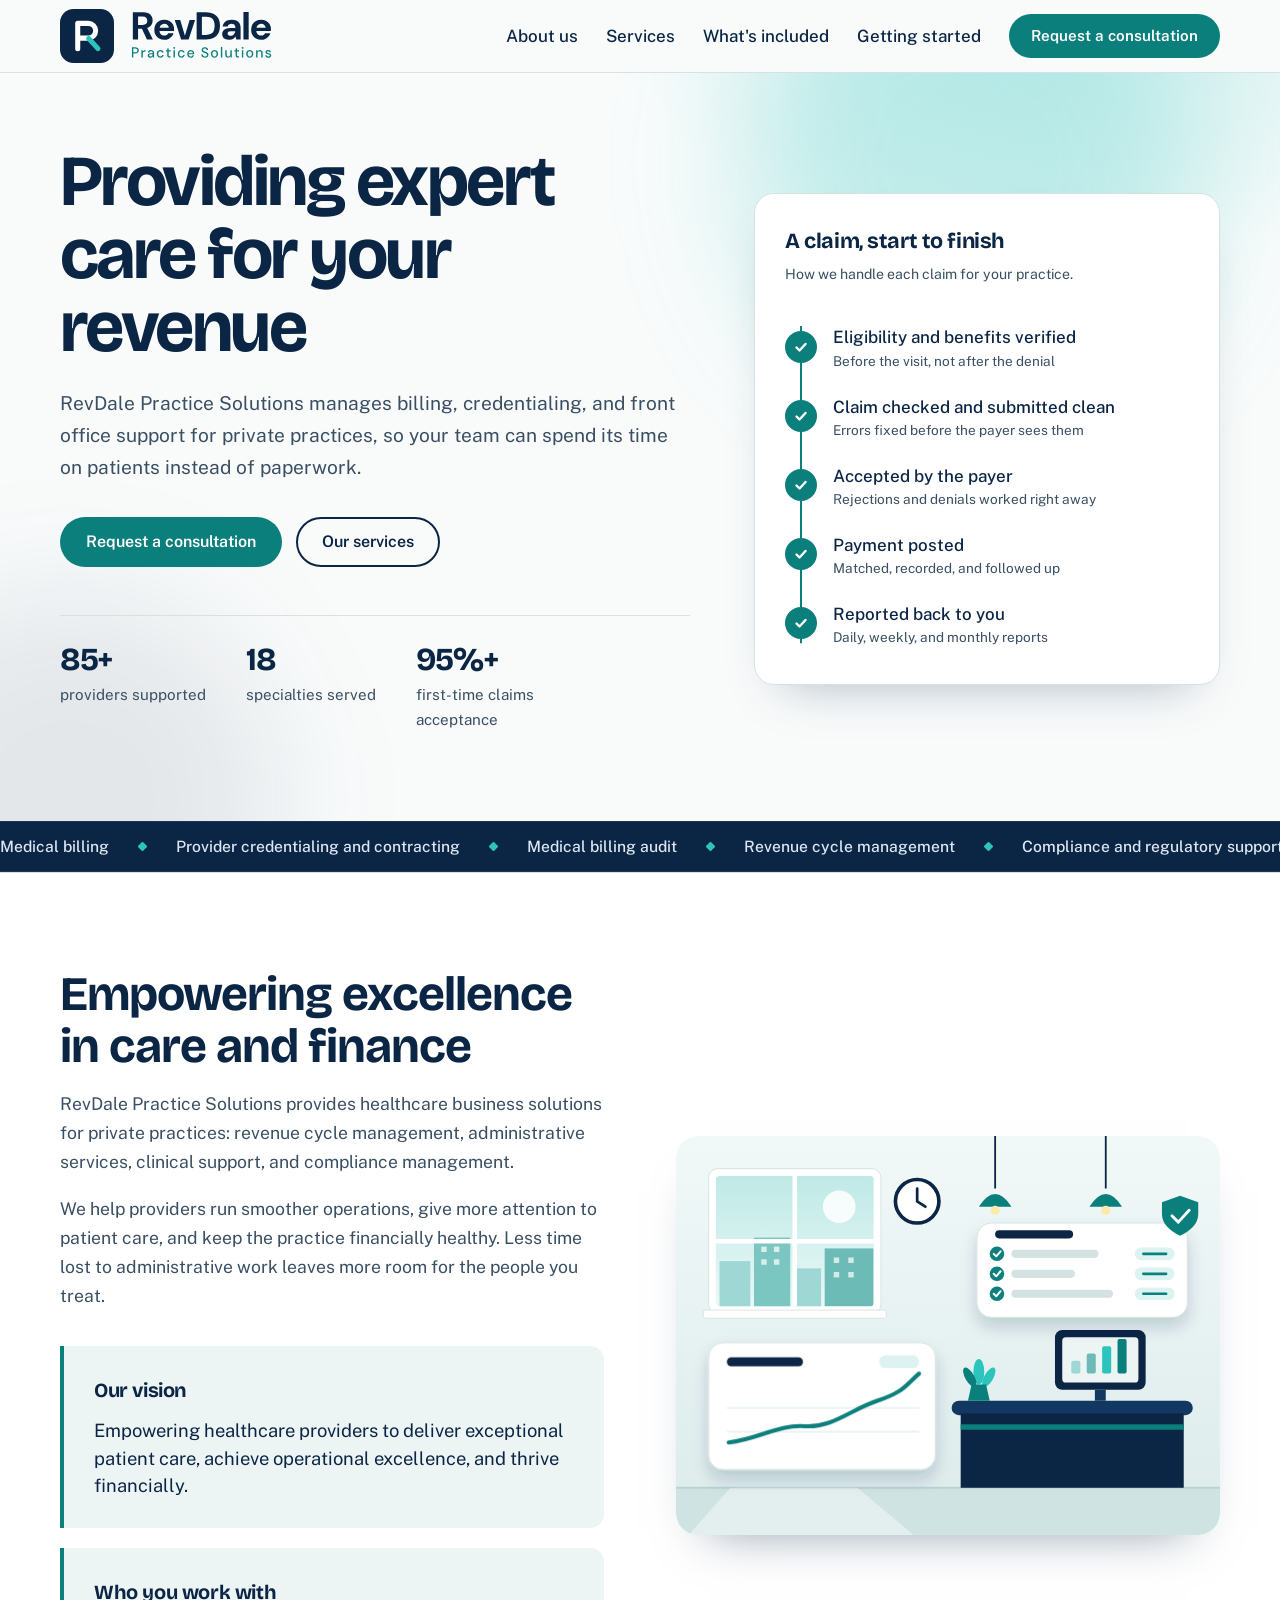
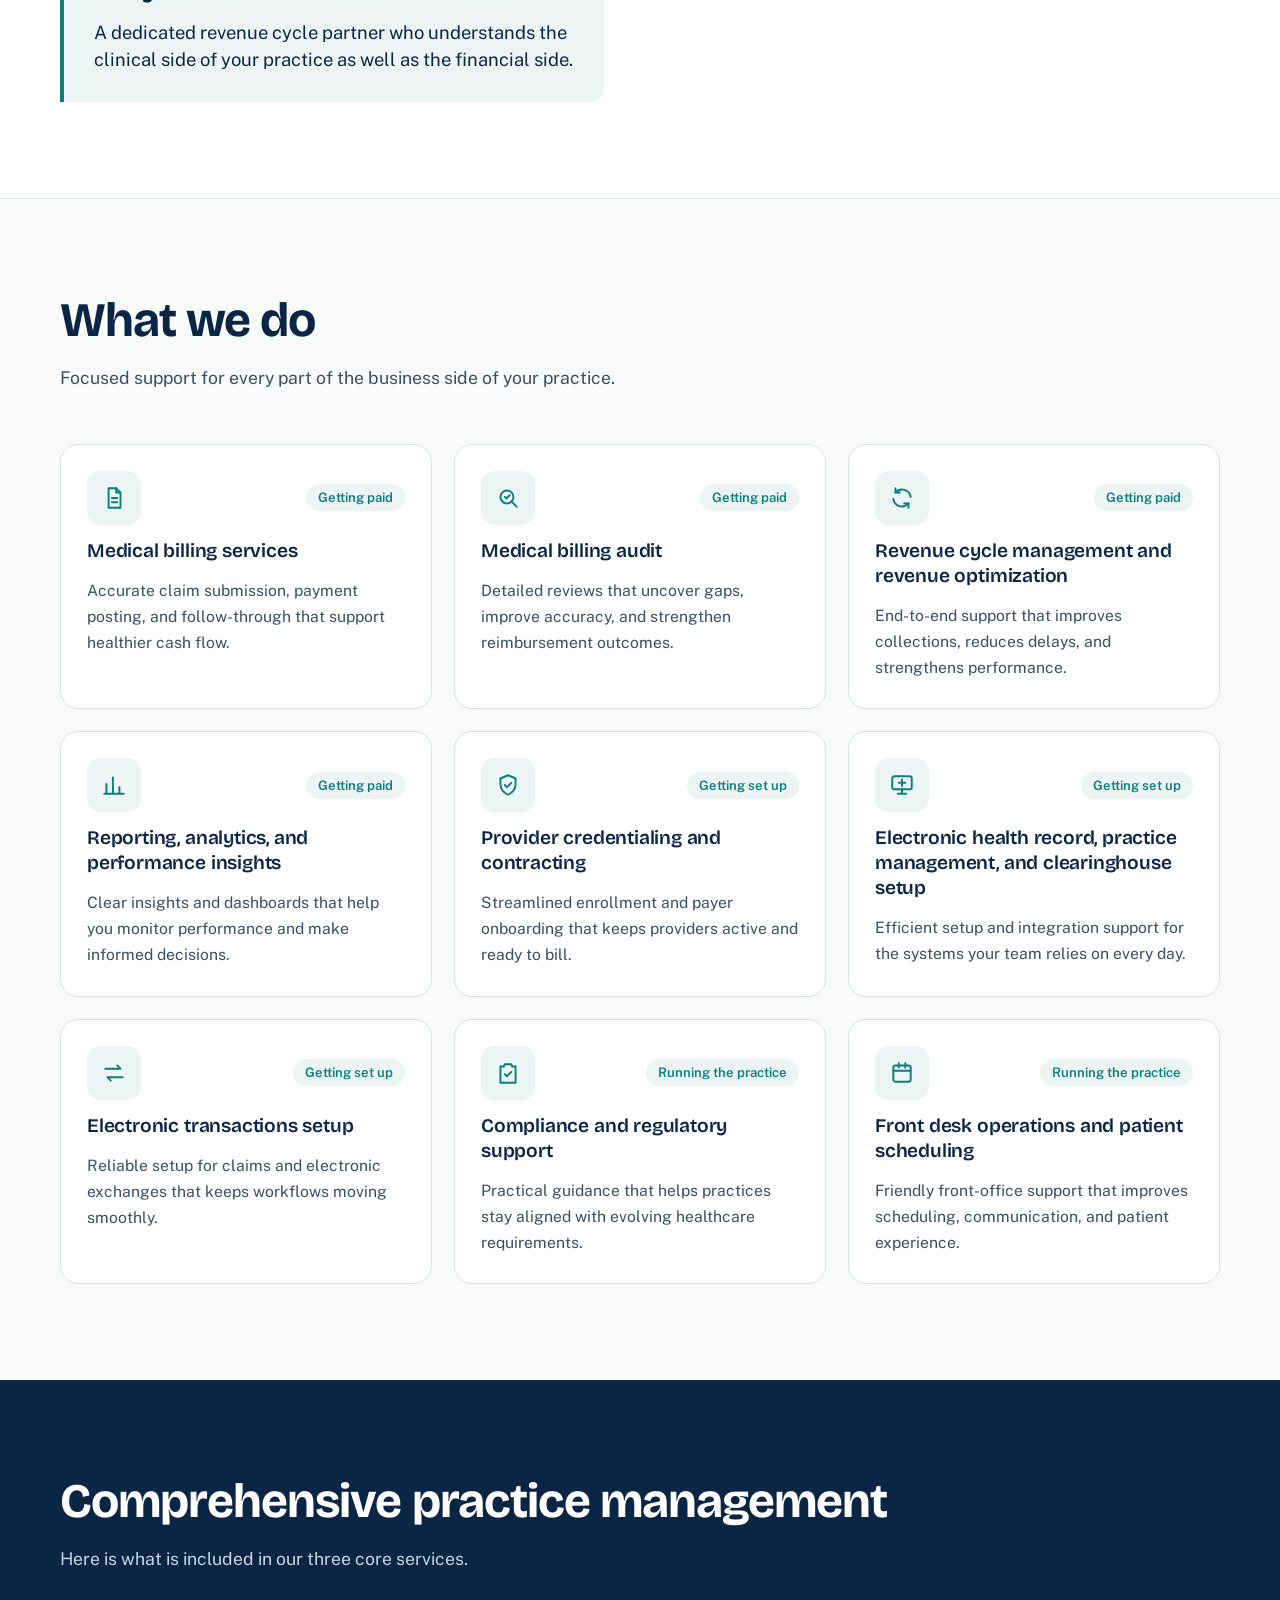
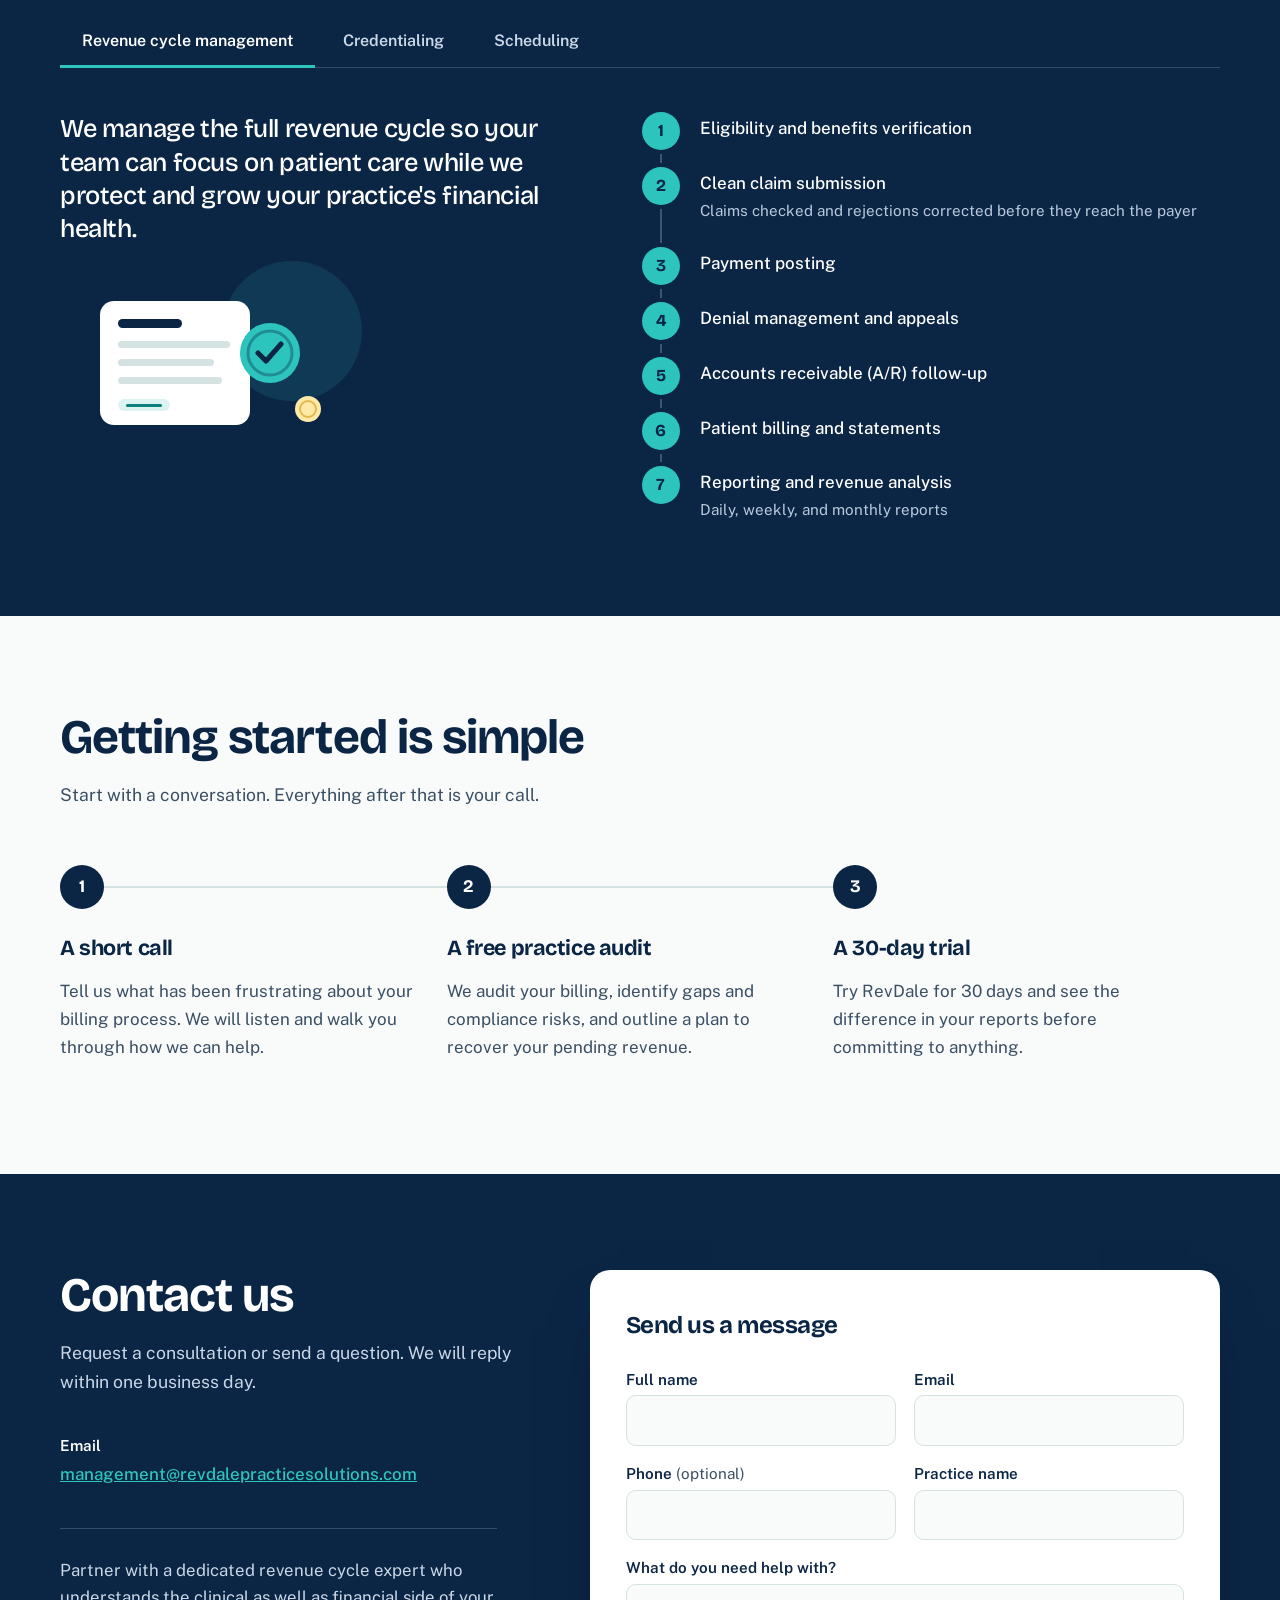
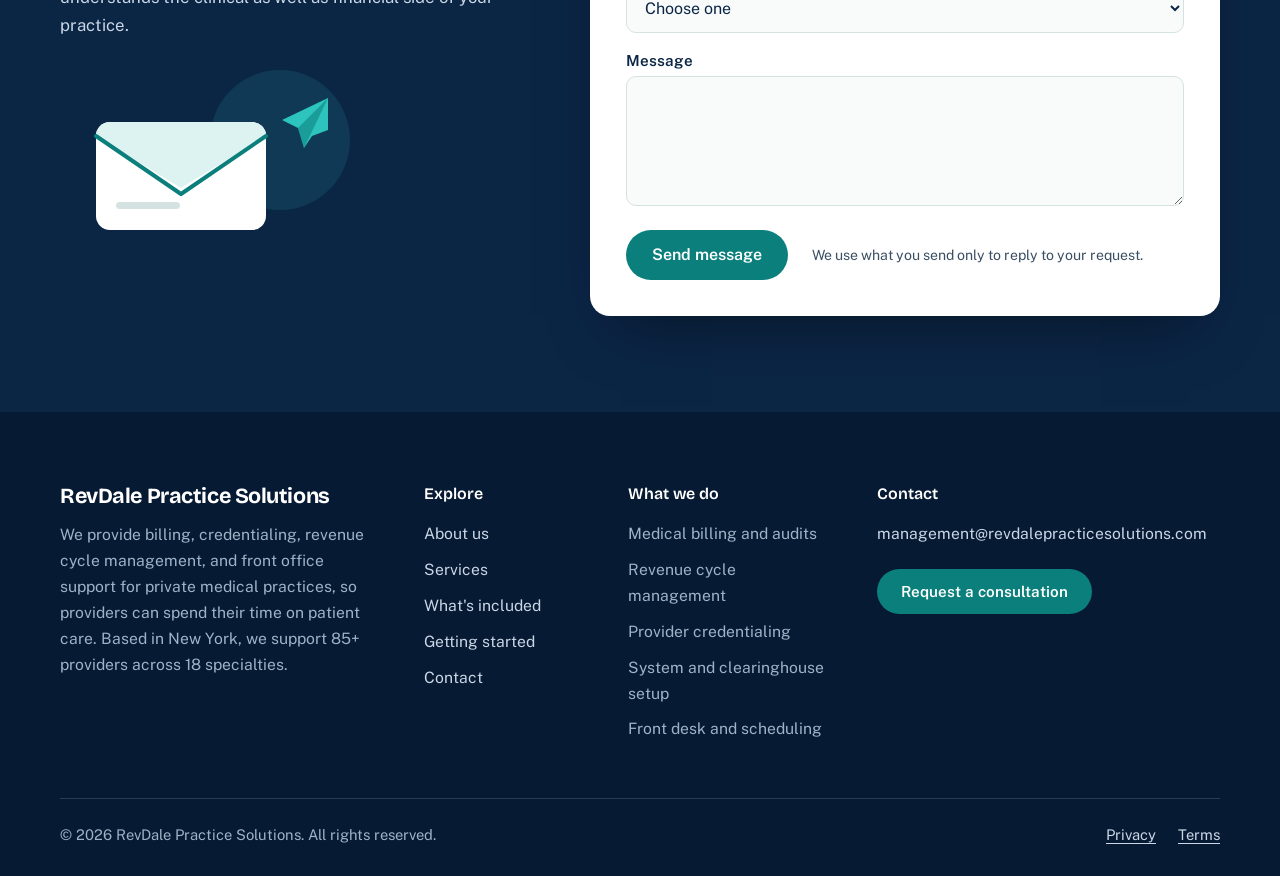
==== index.html @ 31fc0d71 "Add files via upload" ====
<!doctype html>
<html lang="en">
<head>
<meta charset="utf-8">
<meta name="viewport" content="width=device-width, initial-scale=1">
<title>RevDale Practice Solutions | Healthcare Revenue and Practice Management</title>
<meta name="description" content="RevDale Practice Solutions provides medical billing, credentialing, revenue cycle management, and front office support for private practices.">
<meta name="theme-color" content="#0B2545">
<meta property="og:title" content="RevDale Practice Solutions">
<meta property="og:description" content="Providing expert care for your revenue. Billing, credentialing, and practice support for private practices.">
<meta property="og:type" content="website">
<meta property="og:url" content="https://revdalepracticesolutions.com/">
<link rel="icon" href="data:image/svg+xml,%3Csvg xmlns='http://www.w3.org/2000/svg' viewBox='0 0 32 32'%3E%3Crect width='32' height='32' rx='8' fill='%230B2545'/%3E%3Cpath d='M9 23V9h7a4.5 4.5 0 0 1 0 9h-7m7 0 6 5' fill='none' stroke='%232DC4BE' stroke-width='3' stroke-linecap='round' stroke-linejoin='round'/%3E%3C/svg%3E">
<link rel="preconnect" href="https://fonts.googleapis.com">
<link rel="preconnect" href="https://fonts.gstatic.com" crossorigin>
<link href="https://fonts.googleapis.com/css2?family=Bricolage+Grotesque:opsz,wght@12..96,500..800&family=Public+Sans:wght@400;500;600&display=swap" rel="stylesheet">
<script type="application/ld+json">
{"@context":"https://schema.org","@type":"Organization","name":"RevDale Practice Solutions","url":"https://revdalepracticesolutions.com/","email":"management@revdalepracticesolutions.com","description":"Medical billing, credentialing, revenue cycle management, and practice support for private practices."}
</script>
<script>document.documentElement.classList.add("js")</script>
<style>
:root{
  --navy:#0B2545;
  --navy-2:#123862;
  --navy-3:#071a33;
  --teal:#0B7F7C;
  --teal-bright:#2DC4BE;
  --mist:#EDF4F4;
  --paper:#F9FBFB;
  --white:#fff;
  --line:#D5E2E2;
  --text:#3A4F63;
  --danger:#B3261E;
  --radius:14px;
  --display:"Bricolage Grotesque","Segoe UI",system-ui,sans-serif;
  --body:"Public Sans","Segoe UI",system-ui,sans-serif;
}
*{box-sizing:border-box}
html{scroll-behavior:smooth;scroll-padding-top:84px}
body{margin:0;background:var(--paper);color:var(--text);font:400 1.0625rem/1.65 var(--body);-webkit-font-smoothing:antialiased}
img,svg{max-width:100%;display:block}
a{color:var(--teal)}
h1,h2,h3{font-family:var(--display);color:var(--navy);margin:0;letter-spacing:-.02em}
p{margin:0}
ul{margin:0;padding:0;list-style:none}
.wrap{width:min(1160px,100% - 40px);margin-inline:auto}
:focus-visible{outline:3px solid var(--teal-bright);outline-offset:3px;border-radius:4px}
.skip{position:absolute;left:-999px;top:8px;background:var(--navy);color:#fff;padding:10px 16px;border-radius:8px;z-index:100}
.skip:focus{left:8px}

/* Buttons */
.btn{display:inline-flex;align-items:center;justify-content:center;gap:8px;font:600 1rem/1 var(--body);padding:15px 24px;border-radius:999px;border:2px solid transparent;text-decoration:none;cursor:pointer;transition:background .2s,color .2s,border-color .2s,transform .2s}
.btn-primary{background:var(--teal);color:#fff}
.btn-primary:hover{background:#096967}
.btn-ghost{border-color:var(--navy);color:var(--navy);background:transparent}
.btn-ghost:hover{background:var(--navy);color:#fff}
.btn:active{transform:translateY(1px)}
.btn[disabled]{opacity:.65;cursor:progress}

/* Header */
.site-header{position:sticky;top:0;z-index:50;background:rgba(249,251,251,.9);backdrop-filter:blur(10px);border-bottom:1px solid var(--line)}
.bar{display:flex;align-items:center;justify-content:space-between;height:72px;gap:24px}
.brand{display:flex;align-items:center;gap:12px;text-decoration:none;color:var(--navy)}
.brand-text{display:flex;flex-direction:column;line-height:1.1}
.brand-name{font:700 1.3rem/1 var(--display);letter-spacing:-.02em}
.brand-sub{font:500 .8rem/1.3 var(--body);color:var(--text);margin-top:3px}
.logo-svg{height:54px;width:auto;max-width:none;display:block;flex:none}
.nav{display:flex;align-items:center;gap:28px}
.nav a:not(.btn){color:var(--navy);text-decoration:none;font-weight:500}
.nav a:not(.btn):hover{color:var(--teal)}
.nav .btn{padding:12px 20px;font-size:.95rem}
.menu-btn{display:none;background:none;border:1px solid var(--line);border-radius:10px;width:44px;height:44px;cursor:pointer;color:var(--navy)}
.menu-btn svg{margin:auto;width:22px;height:22px}

/* Hero */
.hero{padding:72px 0 88px;background:
  radial-gradient(900px 420px at 88% -10%,rgba(45,196,190,.16),transparent 60%),
  var(--paper)}
.hero-grid{display:grid;grid-template-columns:1.15fr .85fr;gap:64px;align-items:center}
.hero h1{font-size:clamp(2.6rem,5.6vw,4.5rem);font-weight:700;line-height:1.02;letter-spacing:-.035em;max-width:13ch}
.lede{font-size:1.2rem;margin-top:24px;max-width:34em}
.cta-row{display:flex;flex-wrap:wrap;gap:14px;margin-top:34px}
.facts{display:flex;flex-wrap:wrap;gap:12px 40px;margin-top:48px;padding-top:28px;border-top:1px solid var(--line)}
.facts div{min-width:0}
.facts dt{font:700 2rem/1 var(--display);color:var(--navy);letter-spacing:-.03em}
.facts dd{margin:6px 0 0;font-size:.95rem;max-width:11em}
.facts{margin-bottom:0}
dl.facts{display:flex}

/* Claim path panel */
.path{background:var(--white);border:1px solid var(--line);border-radius:20px;padding:30px 30px 26px;box-shadow:0 24px 48px -28px rgba(11,37,69,.35)}
.path h2{font-size:1.35rem;font-weight:700}
.steps{margin-bottom:0}
.path .note{font-size:.88rem;margin-top:4px}
.steps{position:relative;margin-top:26px;padding-left:0}
.steps::before{content:"";position:absolute;left:15px;top:14px;bottom:14px;width:2px;background:var(--line)}
.steps::after{content:"";position:absolute;left:15px;top:14px;bottom:14px;width:2px;background:var(--teal);transform-origin:top;transform:scaleY(0);animation:fill 3.6s .5s cubic-bezier(.4,0,.2,1) forwards}
.step{position:relative;display:flex;align-items:center;gap:16px;padding:11px 0;color:var(--navy);font-weight:500}
.tick{position:relative;z-index:1;flex:none;width:32px;height:32px;border-radius:50%;background:var(--white);border:2px solid var(--line);display:grid;place-items:center;animation:ticked .35s calc(var(--i)*.8s + .5s) forwards}
.tick svg{width:16px;height:16px;opacity:0;stroke:#fff;animation:show .2s calc(var(--i)*.8s + .6s) forwards}
.step small{display:block;font:400 .85rem/1.4 var(--body);color:var(--text)}
@keyframes fill{to{transform:scaleY(1)}}
@keyframes ticked{to{background:var(--teal);border-color:var(--teal)}}
@keyframes show{to{opacity:1}}
.path-foot{margin-top:18px;padding-top:16px;border-top:1px solid var(--line);font-size:.9rem}

/* Sections */
section{scroll-margin-top:72px}
.section{padding:96px 0}
.section h2.title{font-size:clamp(2rem,3.8vw,3rem);font-weight:700;line-height:1.08}
.kicker{margin-top:16px;max-width:36em;font-size:1.1rem}

/* About */
.about{background:var(--white);border-block:1px solid var(--line)}
.about-grid{display:grid;grid-template-columns:1fr 1fr;gap:72px;align-items:start}
.about p+p{margin-top:18px}
.vision{background:var(--mist);border-left:4px solid var(--teal);border-radius:0 var(--radius) var(--radius) 0;padding:28px 30px}
.vision h3{font-size:1.25rem}
.vision p{margin-top:10px;color:var(--navy);font-size:1.15rem;line-height:1.5}
.vision+.vision{margin-top:20px}

/* Services ledger */
.group{display:grid;grid-template-columns:320px 1fr;gap:48px;padding:44px 0;border-top:1px solid var(--line)}
.group:last-child{border-bottom:1px solid var(--line)}
.group-head h3{font-size:1.6rem;font-weight:700}
.group-head p{margin-top:8px;max-width:20em}
.rows{display:grid;gap:0}
.row{display:grid;grid-template-columns:minmax(0,.9fr) minmax(0,1.1fr);gap:28px;padding:18px 0;border-top:1px solid var(--line)}
.row:first-child{border-top:0;padding-top:4px}
.row h4{margin:0;font:600 1.12rem/1.35 var(--display);color:var(--navy);letter-spacing:-.01em}
.services-list{margin-top:56px}


.svc-grid{display:grid;grid-template-columns:repeat(3,1fr);gap:22px;margin-top:52px}
.svc{position:relative;display:flex;flex-direction:column;gap:14px;background:var(--white);border:1px solid var(--line);border-radius:18px;padding:26px 26px 28px;overflow:hidden;transition:transform .3s,box-shadow .3s,border-color .3s}
.svc::before{content:"";position:absolute;left:0;right:0;top:0;height:4px;background:var(--teal);transform:scaleX(0);transform-origin:left;transition:transform .45s}
.svc:hover{transform:translateY(-6px);box-shadow:0 28px 40px -30px rgba(11,37,69,.6);border-color:#B9D3D3}
.svc:hover::before{transform:scaleX(1)}
.svc-top{display:flex;align-items:center;justify-content:space-between;gap:12px}
.svc .ico{width:54px;height:54px;border-radius:14px}
.svc .ico svg{width:26px;height:26px}
.svc:hover .ico{background:var(--teal);color:#fff;transform:rotate(-7deg) scale(1.08)}
.svc .tag{font:600 .82rem/1 var(--body);color:var(--teal);background:var(--mist);padding:7px 12px;border-radius:999px;white-space:nowrap}
.svc h3{font-size:1.2rem;line-height:1.3;font-weight:600;letter-spacing:-.01em}
.svc p{font-size:.98rem}

/* What's included */
.included{background:var(--navy);color:#C9D7E6}
.included h2.title{color:#fff}
.included .kicker{color:#C9D7E6}
.tabs{margin-top:44px}
.tablist{display:flex;gap:6px;flex-wrap:wrap;border-bottom:1px solid rgba(255,255,255,.18)}
.tab{background:none;border:0;color:#C9D7E6;font:600 1rem/1 var(--body);padding:16px 22px;cursor:pointer;border-bottom:3px solid transparent;margin-bottom:-1px}
.tab:hover{color:#fff}
.tab[aria-selected="true"]{color:#fff;border-bottom-color:var(--teal-bright)}
.panel{display:grid;grid-template-columns:1fr 1.1fr;gap:56px;padding-top:44px}
.panel[hidden]{display:none}
.panel .lead{font-family:var(--display);font-size:1.6rem;line-height:1.3;color:#fff;letter-spacing:-.015em;font-weight:500}
.checks{display:grid;gap:14px}
.checks li{position:relative;padding-left:34px;color:#E4ECF4}
.checks li::before{content:"";position:absolute;left:0;top:.2em;width:20px;height:20px;border-radius:50%;background:var(--teal-bright) url("data:image/svg+xml,%3Csvg xmlns='http://www.w3.org/2000/svg' viewBox='0 0 16 16'%3E%3Cpath d='M4 8.5l3 3 5-6' fill='none' stroke='%230B2545' stroke-width='2' stroke-linecap='round' stroke-linejoin='round'/%3E%3C/svg%3E") center/14px no-repeat}


.flow{counter-reset:f;list-style:none;margin:0;padding:0}
.flow li{position:relative;counter-increment:f;padding:5px 0 26px 58px;color:#fff;font-weight:500;line-height:1.4}
.flow li::before{content:counter(f);position:absolute;left:0;top:0;width:38px;height:38px;border-radius:50%;background:var(--teal-bright);color:var(--navy);font:700 1.05rem/38px var(--display);text-align:center}
.flow li::after{content:"";position:absolute;left:18px;top:42px;bottom:4px;width:2px;background:rgba(255,255,255,.22)}
.flow li:last-child{padding-bottom:0}
.flow li:last-child::after{display:none}
.flow li span{display:block;margin-top:4px;font-weight:400;font-size:.95rem;color:#B9CADC}
.panel:not([hidden]) .flow li{animation:panelIn .55s ease both}
.flow li:nth-child(1){animation-delay:.10s}.flow li:nth-child(2){animation-delay:.20s}.flow li:nth-child(3){animation-delay:.30s}.flow li:nth-child(4){animation-delay:.40s}.flow li:nth-child(5){animation-delay:.50s}.flow li:nth-child(6){animation-delay:.60s}.flow li:nth-child(7){animation-delay:.70s}


.panel-l{min-width:0}
.panel .checks,.panel .flow{align-self:start}
.mini{overflow:visible;display:block;width:100%;max-width:300px;height:auto;margin-top:34px}
.mini-contact{margin-top:36px}

/* Getting started */
.start-steps{list-style:none;padding:0;display:grid;grid-template-columns:repeat(3,1fr);gap:0;margin-top:56px;counter-reset:s}
.start-step{position:relative;padding:0 32px 0 0}
.start-step::before{counter-increment:s;content:counter(s);display:grid;place-items:center;width:44px;height:44px;border-radius:50%;background:var(--navy);color:#fff;font:700 1.1rem/1 var(--display);position:relative;z-index:1}
.start-step::after{content:"";position:absolute;top:21px;left:44px;right:0;height:2px;background:var(--line)}
.start-step:last-child::after{display:none}
.start-step h3{font-size:1.35rem;margin-top:22px}
.start-step p{margin-top:10px;max-width:22em}
.assure{margin-top:48px;font-size:1.05rem;color:var(--navy);font-weight:500}

/* Contact */
.contact{background:var(--navy);color:#C9D7E6}
.contact-grid{display:grid;grid-template-columns:.85fr 1.15fr;gap:64px;align-items:start}
.contact h2.title{color:#fff}
.contact .kicker{color:#C9D7E6}
.contact-info{margin-top:40px;display:grid;gap:22px}
.contact-info dt{font:600 .95rem/1.3 var(--body);color:#fff}
.contact-info dd{margin:4px 0 0}
.contact-info a{color:var(--teal-bright);font-weight:500}
.partner{margin-top:40px;padding-top:28px;border-top:1px solid rgba(255,255,255,.18);font-size:1.05rem;max-width:26em}
form.card{background:var(--white);border-radius:20px;padding:36px;color:var(--text);box-shadow:0 30px 60px -30px rgba(0,0,0,.5)}
form.card h3{font-size:1.5rem}
.fields{display:grid;grid-template-columns:1fr 1fr;gap:18px;margin-top:24px}
.field{display:flex;flex-direction:column;gap:6px}
.field.full{grid-column:1/-1}
label{font:600 .95rem/1.3 var(--body);color:var(--navy)}
.opt{font-weight:400;color:var(--text)}
input,select,textarea{font:400 1rem/1.4 var(--body);color:var(--navy);background:var(--paper);border:1.5px solid var(--line);border-radius:10px;padding:13px 14px;width:100%;transition:border-color .2s,background .2s}
textarea{min-height:130px;resize:vertical}
input:hover,select:hover,textarea:hover{border-color:#A9C0C0}
input:focus,select:focus,textarea:focus{outline:none;border-color:var(--teal);background:#fff;box-shadow:0 0 0 3px rgba(45,196,190,.3)}
input:user-invalid,textarea:user-invalid{border-color:var(--danger)}
.hp{position:absolute;left:-9999px;width:1px;height:1px;overflow:hidden}
.form-foot{display:flex;flex-wrap:wrap;align-items:center;gap:16px 24px;margin-top:24px}
.fine{font-size:.88rem;flex:1 1 220px}
#form-status{margin-top:16px;font-weight:500}
#form-status.error{color:var(--danger)}
#form-status:empty{display:none}

/* Footer */
.site-footer{background:var(--navy-3);color:#9FB3C8;padding:72px 0 28px;font-size:.98rem}
.foot-grid{display:grid;grid-template-columns:1.4fr .7fr .9fr 1.5fr;gap:44px}
.foot-name{font:700 1.35rem/1.2 var(--display);color:#fff;letter-spacing:-.02em;margin-bottom:12px}
.foot-about p+p{max-width:30em}
.foot-h{font:600 1rem/1.3 var(--display);color:#fff;margin:0 0 16px;letter-spacing:0}
.site-footer ul{display:grid;gap:10px}
.site-footer a:not(.btn){color:#C9D7E6;text-decoration:none;overflow-wrap:break-word}
.site-footer a:not(.btn):hover{color:#fff;text-decoration:underline;text-underline-offset:3px}
.foot-btn{margin-top:22px;padding:13px 22px;font-size:.95rem}
.foot-bar{display:flex;flex-wrap:wrap;align-items:center;justify-content:space-between;gap:16px;margin-top:56px;padding-top:24px;border-top:1px solid rgba(255,255,255,.14);font-size:.92rem}
.foot-bar nav{display:flex;gap:22px}
.link-btn{background:none;border:0;color:#C9D7E6;font:inherit;cursor:pointer;padding:0;text-decoration:underline;text-underline-offset:3px}
.link-btn:hover{color:#fff}

/* Dialogs */
dialog{border:0;border-radius:20px;padding:0;max-width:min(520px,calc(100% - 32px));width:100%;color:var(--text);box-shadow:0 40px 80px -20px rgba(0,0,0,.5)}
dialog::backdrop{background:rgba(7,26,51,.7);backdrop-filter:blur(3px)}
.dlg{padding:36px}
.dlg h2{font-size:1.9rem}
.dlg p{margin-top:12px}
.dlg .btn{margin-top:26px}
.done-mark{width:56px;height:56px;border-radius:50%;background:var(--teal);display:grid;place-items:center;margin-bottom:18px}
.done-mark svg{width:28px;height:28px}
.eyebrow-small{font-weight:600;color:var(--teal);margin-bottom:4px}
.badges{display:flex;flex-wrap:wrap;gap:10px;margin-top:22px}
.badges li{background:var(--mist);color:var(--navy);font-weight:500;font-size:.9rem;padding:8px 14px;border-radius:999px}
dialog[open]{animation:pop .25s ease}
@keyframes pop{from{opacity:0;transform:translateY(10px) scale(.98)}to{opacity:1;transform:none}}


/* ===== Motion and pictures ===== */
@keyframes rise{from{opacity:0;transform:translateY(26px)}}
@keyframes drift{from{transform:translate(0,0) scale(1)}to{transform:translate(-40px,36px) scale(1.12)}}
@keyframes drift2{from{transform:translate(0,0) scale(1)}to{transform:translate(50px,-30px) scale(1.1)}}
@keyframes bob{50%{transform:translateY(-9px)}}
@keyframes marquee{to{transform:translateX(-50%)}}
@keyframes panelIn{from{opacity:0;transform:translateY(14px)}}
@keyframes draw{to{stroke-dashoffset:0}}
@keyframes fadein{from{opacity:0}}
@keyframes ring{0%{transform:scale(1);opacity:.6}100%{transform:scale(2.6);opacity:0}}
@keyframes check30{to{stroke-dashoffset:0}}
@keyframes popin{from{transform:scale(.4);opacity:0}}

.site-header{transition:box-shadow .25s}
.site-header.scrolled{box-shadow:0 10px 26px -18px rgba(11,37,69,.45)}

.hero{position:relative;overflow:hidden}
.hero::before,.hero::after{content:"";position:absolute;border-radius:50%;filter:blur(64px);pointer-events:none;z-index:0}
.hero::before{width:460px;height:460px;top:-140px;right:6%;background:rgba(45,196,190,.26);animation:drift 14s ease-in-out infinite alternate}
.hero::after{width:420px;height:420px;left:-140px;bottom:-190px;background:rgba(11,37,69,.09);animation:drift2 17s ease-in-out infinite alternate}
.hero-grid{position:relative;z-index:1}
.hero h1,.hero .lede,.hero .cta-row,.hero .facts{animation:rise .85s cubic-bezier(.2,.7,.2,1) both}
.hero .lede{animation-delay:.12s}
.hero .cta-row{animation-delay:.24s}
.hero .facts{animation-delay:.36s}
.path-wrap{position:relative;animation:rise .95s .2s cubic-bezier(.2,.7,.2,1) both}

.marquee{background:var(--navy);color:#DCE7F2;overflow:hidden;border-block:1px solid rgba(255,255,255,.08)}
.marquee-track{display:flex;width:max-content;animation:marquee 48s linear infinite}
.marquee:hover .marquee-track{animation-play-state:paused}
.marquee ul{display:flex;flex:none;align-items:center}
.marquee li{display:flex;align-items:center;padding:17px 0;font:500 .98rem/1 var(--body);white-space:nowrap}
.marquee li::after{content:"";width:7px;height:7px;margin:0 30px;background:var(--teal-bright);transform:rotate(45deg);border-radius:1px}

html.js .reveal{opacity:0;transform:translateY(26px);transition:opacity .75s cubic-bezier(.2,.7,.2,1) var(--d,0ms),transform .75s cubic-bezier(.2,.7,.2,1) var(--d,0ms)}
html.js .reveal.in{opacity:1;transform:none}

.visions{margin-top:36px}
.about-pic{align-self:center}
.scene-wrap{margin-top:0}
.scene{width:100%;height:auto;border-radius:22px;box-shadow:0 26px 48px -32px rgba(11,37,69,.5)}
.float-a{animation:bob 6s ease-in-out infinite}
.float-b{animation:bob 7.5s -2s ease-in-out infinite}
.float-c{animation:bob 5.5s -1s ease-in-out infinite}
.scene .draw{stroke-dasharray:1;stroke-dashoffset:1}
.scene-wrap.in .draw{animation:draw 2.2s .3s cubic-bezier(.4,0,.2,1) forwards}
.scene .area{opacity:0}
.scene-wrap.in .area{animation:fadein 1.2s 1.3s ease forwards}
.scene .dot{opacity:0}
.scene-wrap.in .dot{animation:fadein .4s 2.3s ease forwards}
.scene .ringc{transform-box:fill-box;transform-origin:center;opacity:0}
.scene-wrap.in .ringc{animation:ring 2.2s 2.4s ease-out infinite}

.row h4{display:flex;align-items:center;gap:14px}
.ico{flex:none;width:44px;height:44px;border-radius:12px;background:var(--mist);color:var(--teal);display:grid;place-items:center;transition:background .25s,color .25s,transform .3s}
.ico svg{width:22px;height:22px;fill:none;stroke:currentColor;stroke-width:1.8;stroke-linecap:round;stroke-linejoin:round}
.row:hover .ico{background:var(--teal);color:#fff;transform:rotate(-7deg) scale(1.08)}

.panel:not([hidden]){animation:panelIn .5s ease}
.panel:not([hidden]) .checks li{animation:panelIn .55s ease both}
.checks li:nth-child(1){animation-delay:.10s!important}.checks li:nth-child(2){animation-delay:.17s!important}.checks li:nth-child(3){animation-delay:.24s!important}.checks li:nth-child(4){animation-delay:.31s!important}.checks li:nth-child(5){animation-delay:.38s!important}.checks li:nth-child(6){animation-delay:.45s!important}.checks li:nth-child(7){animation-delay:.52s!important}

.start-step::before{transition:transform .55s cubic-bezier(.3,1.5,.5,1) calc(var(--d,0ms) + .1s)}
.start-step::after{transform-origin:left;transition:transform .9s ease calc(var(--d,0ms) + .35s)}
html.js .start-step:not(.in)::before{transform:scale(.4)}
html.js .start-step:not(.in)::after{transform:scaleX(0)}

.btn-primary:hover{box-shadow:0 14px 24px -14px rgba(11,127,124,.9);transform:translateY(-2px)}
.btn-ghost:hover{transform:translateY(-2px)}
.done-mark{animation:popin .5s cubic-bezier(.3,1.5,.5,1)}
dialog[open] .done-mark path{stroke-dasharray:30;stroke-dashoffset:30;animation:check30 .6s .25s ease forwards}

@media (max-width:640px){
  .marquee li{font-size:.9rem}
}

/* Responsive */
@media (max-width:960px){
  .hero-grid,.about-grid,.contact-grid,.panel{grid-template-columns:1fr;gap:44px}
  .group{grid-template-columns:1fr;gap:24px}
  .start-steps{grid-template-columns:1fr;gap:36px}
  .start-step{padding:0 0 0 64px}
  .start-step::before{position:absolute;left:0;top:0}
  .start-step::after{display:none}
  .start-step h3{margin-top:0;padding-top:8px}
  .section{padding:72px 0}
  .svc-grid{grid-template-columns:repeat(2,1fr)}
  .foot-grid{grid-template-columns:1fr 1fr;gap:40px}
}
@media (max-width:860px){
  .menu-btn{display:grid}
  .nav{position:absolute;top:72px;left:0;right:0;background:var(--paper);border-bottom:1px solid var(--line);flex-direction:column;align-items:flex-start;gap:0;padding:8px 20px 20px;display:none}
  .nav.open{display:flex}
  .nav a:not(.btn){padding:14px 0;width:100%;border-bottom:1px solid var(--line)}
  .nav .btn{margin-top:16px}
}
@media (max-width:640px){
  .hero{padding:48px 0 64px}
  .svc-grid{grid-template-columns:1fr}
  .foot-grid{grid-template-columns:1fr}
  .fields{grid-template-columns:1fr}
  form.card{padding:26px 22px}
  .facts{gap:20px 28px}
  .path{padding:24px 22px}
  .brand-sub{display:none}
}
@media (prefers-reduced-motion:reduce){
  html{scroll-behavior:auto}
  *,*::before,*::after{animation:none!important;transition:none!important}
  .steps::after{transform:scaleY(1)}
  .tick{background:var(--teal);border-color:var(--teal)}
  .tick svg{opacity:1}
  html.js .reveal{opacity:1;transform:none}
  html.js .start-step:not(.in)::before,html.js .start-step:not(.in)::after{transform:none}
  .scene .draw{stroke-dashoffset:0}
  .scene .area,.scene .dot{opacity:1}
  .marquee-track{width:auto;flex-wrap:wrap;justify-content:center}
  .marquee ul[aria-hidden]{display:none}
  .marquee li{padding:10px 0}
  dialog[open] .done-mark path{stroke-dashoffset:0}
}
</style>
</head>
<body>
<a class="skip" href="#main">Skip to content</a>

<header class="site-header">
  <div class="wrap bar">
    <a class="brand" href="#top" aria-label="RevDale Practice Solutions, home">
      <svg class="logo-svg" xmlns="http://www.w3.org/2000/svg" viewBox="0 0 258.0 64" aria-hidden="true" focusable="false"><rect width="64" height="64" rx="16" fill="#0B2545"/><path d="M21 47V17h12.5a8.75 8.75 0 0 1 0 17.5H21" fill="none" stroke="#FFFFFF" stroke-width="6" stroke-linecap="round" stroke-linejoin="round"/><path d="M34 35l11 12" fill="none" stroke="#2DC4BE" stroke-width="6" stroke-linecap="round"/><path transform="translate(84 36)" d="M2.32260693359375 0.0V-32.2H14.3634326171875Q18.2432900390625 -32.2 20.783593994140624 -30.867589111328126Q23.32389794921875 -29.53517822265625 24.568273193359374 -27.31132080078125Q25.8126484375 -25.08746337890625 25.8126484375 -22.3385703125Q25.8126484375 -19.7625703125 24.599201904296876 -17.533159423828124Q23.38575537109375 -15.30374853515625 20.839897949218752 -13.948337646484376Q18.29404052734375 -12.5929267578125 14.2872900390625 -12.5929267578125H8.532505859375V0.0ZM19.01903466796875 0.0 12.3934287109375 -14.155320800781249H19.117256347656248L26.10768408203125 0.0ZM8.532505859375 -17.11196630859375H13.9795751953125Q16.7967158203125 -17.11196630859375 18.130732666015625 -18.488018798828126Q19.46474951171875 -19.8640712890625 19.46474951171875 -22.1307841796875Q19.46474951171875 -24.36260400390625 18.149768310546875 -25.6910673828125Q16.834787109375 -27.019530761718748 13.96053955078125 -27.019530761718748H8.532505859375Z M39.693055419921876 0.552Q36.18437622070313 0.552 33.492590087890626 -0.9295178222656248Q30.800803955078123 -2.4110356445312497 29.28439306640625 -5.061589111328125Q27.767982177734375 -7.7121425781249995 27.767982177734375 -11.19228515625Q27.767982177734375 -14.7723564453125 29.26139306640625 -17.507767333984376Q30.754803955078124 -20.24317822265625 33.442625732421874 -21.805589111328125Q36.130447509765624 -23.368 39.70416235351563 -23.368Q43.11609106445313 -23.368 45.71032373046875 -21.886482177734372Q48.30455639648437 -20.40496435546875 49.76782470703125 -17.868624755859376Q51.231093017578125 -15.33228515625 51.231093017578125 -12.1027841796875Q51.231093017578125 -11.6427841796875 51.21761083984375 -11.073337646484376Q51.204128662109376 -10.50389111328125 51.13116430664063 -9.88685546875H32.202950439453126V-13.685786132812499H44.932372314453126Q44.79437231445313 -15.85417626953125 43.338212890625 -17.14457678222656Q41.882053466796876 -18.434977294921875 39.720019775390625 -18.434977294921875Q38.119520751953125 -18.434977294921875 36.78153955078125 -17.722763427734375Q35.443558349609376 -17.010549560546874 34.664719726562495 -15.566295837402343Q33.88588110351562 -14.122042114257813 33.88588110351562 -11.89974853515625V-10.55781982421875Q33.88588110351562 -8.708259887695313 34.62030883789062 -7.348064819335938Q35.35473657226562 -5.987869750976563 36.67289178466797 -5.247102416992187Q37.99104699707031 -4.506335083007812 39.63912670898438 -4.506335083007812Q41.330053466796876 -4.506335083007812 42.48165942382812 -5.2597984619140625Q43.63326538085937 -6.013261840820312 44.23444360351563 -7.2394296874999995H50.56012866210938Q49.90819995117187 -5.04253662109375 48.37989599609375 -3.27867919921875Q46.85159204101562 -1.51482177734375 44.64280590820312 -0.481410888671875Q42.434019775390624 0.552 39.693055419921876 0.552Z M59.57805151367187 0.0 51.976124755859374 -22.816H58.50484545898438L63.95787817382812 -4.5440301513671875H64.13632470703125L69.60839306640625 -22.816H76.072078125L68.4701513671875 0.0Z M77.93860693359375 0.0V-32.2H89.13378888141557Q94.74787470112322 -32.2 98.41742099313973 -30.204553466796874Q102.08696728515625 -28.20910693359375 103.85796728515625 -24.598106933593748Q105.62896728515625 -20.98710693359375 105.62896728515625 -16.08889306640625Q105.62896728515625 -11.22875048828125 103.85796728515625 -7.6137861328125Q102.08696728515625 -3.9988217773437498 98.42327446532335 -1.9994108886718749Q94.75958164549044 0.0 89.12289599609375 0.0ZM84.148505859375 -5.3232197265625H88.788216796875Q92.76054752456872 -5.3232197265625 95.05400496345624 -6.608058349609375Q97.34746240234375 -7.89289697265625 98.31426538085938 -10.3095029296875Q99.281068359375 -12.72610888671875 99.281068359375 -16.08889306640625Q99.281068359375 -19.48974853515625 98.31426538085938 -21.90239013671875Q97.34746240234375 -24.31503173828125 95.05400496345624 -25.622870361328125Q92.76054752456872 -26.930708984375 88.788216796875 -26.930708984375H84.148505859375Z M116.22076733398437 0.552Q113.45878515625 0.552 111.66458441162109 -0.37355346679687496Q109.87038366699218 -1.29910693359375 109.01819183349609 -2.868660400390625Q108.166 -4.4382138671875 108.166 -6.3242138671875Q108.166 -8.42753466796875 109.25069752165328 -10.022898610158009Q110.33539504330658 -11.618262552347268 112.54037130488905 -12.524345143361135Q114.74534756647154 -13.430427734375 118.09943289929767 -13.430427734375H123.8345703125Q123.8345703125 -15.130863891601562 123.35962748904345 -16.23058321126302Q122.88468466558689 -17.33030253092448 121.89518336896198 -17.869157735188804Q120.90568207233707 -18.408012939453126 119.37885937499999 -18.408012939453126Q117.6102177734375 -18.408012939453126 116.33171875 -17.610929016113282Q115.0532197265625 -16.813845092773438 114.76611279296876 -15.146712890625H108.733857421875Q108.98415702056884 -17.659485830911777 110.38810994338989 -19.495403315846513Q111.79206286621094 -21.33132080078125 114.124572265625 -22.349660400390626Q116.45708166503906 -23.368 119.40582373046874 -23.368Q122.69158242458766 -23.368 125.08487127685547 -22.275893066406248Q127.47816012912327 -21.1837861328125 128.76131468370227 -19.104268310546875Q130.04446923828124 -17.02475048828125 130.04446923828124 -14.03V0.0H124.88620544433593L124.21565100097656 -3.55153466796875H124.07765100097656Q123.43410754692263 -2.5408448570514546 122.61004437404725 -1.7754355510843212Q121.78598120117186 -1.0100262451171875 120.80808392333984 -0.49807550048828125Q119.83018664550781 0.013875244140625 118.67447481258617 0.28293762207031253Q117.51876297966452 0.552 116.22076733398437 0.552ZM118.13998609734973 -4.25096826171875Q119.39473364257812 -4.25096826171875 120.34885321044922 -4.6752890625Q121.30297277832031 -5.09960986328125 121.98029357910156 -5.844942298583984Q122.6576143798828 -6.5902747338867185 123.05734185791015 -7.565558344726563Q123.45706933593749 -8.540841955566407 123.59189111328125 -9.626738159179688V-9.6314970703125H118.8015009765625Q117.38339599609375 -9.6314970703125 116.47527221679687 -9.277765380859375Q115.5671484375 -8.92403369140625 115.14441674804686 -8.3006416015625Q114.72168505859375 -7.67724951171875 114.72168505859375 -6.85875048828125Q114.72168505859375 -6.013287109375 115.14897156385436 -5.426377197265625Q115.57625806911496 -4.83946728515625 116.3497126660869 -4.5452177734375Q117.12316726305885 -4.25096826171875 118.13998609734973 -4.25096826171875Z M133.4008123779297 0.0V-32.43H139.61071130371093V0.0Z M154.46505541992187 0.552Q150.95637622070313 0.552 148.2645900878906 -0.9295178222656248Q145.57280395507811 -2.4110356445312497 144.05639306640626 -5.061589111328125Q142.53998217773437 -7.7121425781249995 142.53998217773437 -11.19228515625Q142.53998217773437 -14.7723564453125 144.03339306640623 -17.507767333984376Q145.52680395507812 -20.24317822265625 148.21462573242187 -21.805589111328125Q150.9024475097656 -23.368 154.47616235351563 -23.368Q157.88809106445314 -23.368 160.48232373046875 -21.886482177734372Q163.07655639648436 -20.40496435546875 164.53982470703124 -17.868624755859376Q166.00309301757812 -15.33228515625 166.00309301757812 -12.1027841796875Q166.00309301757812 -11.6427841796875 165.98961083984375 -11.073337646484376Q165.97612866210937 -10.50389111328125 165.90316430664063 -9.88685546875H146.97495043945312V-13.685786132812499H159.7043723144531Q159.56637231445313 -15.85417626953125 158.110212890625 -17.14457678222656Q156.65405346679688 -18.434977294921875 154.49201977539062 -18.434977294921875Q152.89152075195312 -18.434977294921875 151.55353955078124 -17.722763427734375Q150.21555834960938 -17.010549560546874 149.4367197265625 -15.566295837402343Q148.65788110351562 -14.122042114257813 148.65788110351562 -11.89974853515625V-10.55781982421875Q148.65788110351562 -8.708259887695313 149.39230883789062 -7.348064819335938Q150.12673657226563 -5.987869750976563 151.44489178466796 -5.247102416992187Q152.76304699707032 -4.506335083007812 154.41112670898437 -4.506335083007812Q156.10205346679686 -4.506335083007812 157.2536594238281 -5.2597984619140625Q158.40526538085936 -6.013261840820312 159.0064436035156 -7.2394296874999995H165.33212866210937Q164.68019995117186 -5.04253662109375 163.15189599609374 -3.27867919921875Q161.62359204101563 -1.51482177734375 159.4148059082031 -0.481410888671875Q157.20601977539062 0.552 154.46505541992187 0.552Z" fill="#0B2545"/><path transform="translate(84 57.5) scale(0.9836 1)" d="M1.253287621024251 0.0V-12.04H5.368071629813313Q6.803322571955988 -12.04 7.732084081985765 -11.56253038655599Q8.660845592015542 -11.08506077311198 9.110662944410521 -10.272667141113281Q9.560480296805501 -9.460273509114582 9.560480296805501 -8.43192787923177Q9.560480296805501 -7.439330688476563 9.120247649897635 -6.62410675738901Q8.68001500298977 -5.808882826301455 7.7526910991755855 -5.3191024238929145Q6.825367195361403 -4.829322021484375 5.368071629813313 -4.829322021484375H2.9732739735633134V0.0ZM2.9732739735633134 -6.256121020507813H5.302388901168108Q6.648699127471447 -6.256121020507813 7.225815005107224 -6.847723955501616Q7.802930882743001 -7.439326890495419 7.802930882743001 -8.432153012260795Q7.802930882743001 -9.468942884895206 7.225815005107224 -10.044927350650728Q6.648699127471447 -10.62091181640625 5.302388901168108 -10.62091181640625H2.9732739735633134Z M12.69162737454176 0.0V-8.66026298828125H14.236056988799572L14.383785504424573 -7.027251750388741Q14.680241949737072 -7.611166765037179 15.1423253550753 -8.020012552016974Q15.604408760413527 -8.428858338996768 16.23857150295973 -8.647760663639009Q16.872734245505928 -8.86666298828125 17.665233502471448 -8.86666298828125V-7.058898266601562H17.059465319275855Q16.516634257164597 -7.058898266601562 16.0346665479511 -6.9231525459632275Q15.552698838737607 -6.787406825324893 15.185863935123383 -6.481119808299839Q14.81902903150916 -6.174832791274786 14.615321379294992 -5.644700119952857Q14.411613727080823 -5.114567448630929 14.411613727080823 -4.323073750647903V0.0Z M23.47419128417969 0.2064Q22.41086051184833 0.2064 21.708381080695986 -0.1565085571289062Q21.005901649543645 -0.5194171142578125 20.66229722529203 -1.1274277709960938Q20.318692801040413 -1.735438427734375 20.318692801040413 -2.449242626953125Q20.318692801040413 -3.3030683243483305 20.758860213236325 -3.9091383646351128Q21.19902762543224 -4.515208404921895 22.02824447829388 -4.842291580390635Q22.857461331155523 -5.169374755859375 24.019292094280942 -5.169374755859375H26.261480067512394Q26.261480067512394 -5.9291043595045805 26.04145945267176 -6.43001407576998Q25.821438837831124 -6.930923792035381 25.379995481783446 -7.183812359884878Q24.938552125735765 -7.436700927734375 24.272702371352914 -7.436700927734375Q23.50167242272198 -7.436700927734375 22.94515040973276 -7.063838971744477Q22.388628396743538 -6.690977015754581 22.26051758131385 -5.964281061065197H20.53776184400916Q20.638243515615724 -6.887485137977833 21.161825798335208 -7.532137961631831Q21.68540808105469 -8.17679078528583 22.508480151367188 -8.52172688678354Q23.331552221679686 -8.86666298828125 24.27586543287635 -8.86666298828125Q25.481572370346058 -8.86666298828125 26.308215965369346 -8.437552172851563Q27.134859560392634 -8.008441357421875 27.558162990222044 -7.227422888183593Q27.981466420051454 -6.4464044189453125 27.981466420051454 -5.371552040168643V0.0H26.48270435950458L26.342932313606145 -1.4686778076171876Q26.168347766723357 -1.1155215206833748 25.90264446441637 -0.8099053510324195Q25.636941162109377 -0.5042891813814641 25.286144325324894 -0.27863693688213825Q24.935347488540412 -0.0529846923828125 24.484066678579097 0.07670765380859375Q24.032785868617786 0.2064 23.47419128417969 0.2064ZM23.798090030348693 -1.1950945068359375Q24.354346083137393 -1.1950945068359375 24.799693702766298 -1.4181780029296875Q25.245041322395206 -1.6412614990234375 25.562724818488956 -2.027082195920914Q25.880408314582706 -2.412902892818391 26.048802760383488 -2.8984050023249983Q26.21719720618427 -3.3839071118316055 26.233012513801455 -3.9108474386662246V-3.95648291015625H24.184878212043643Q23.44794616699219 -3.95648291015625 22.989846369205416 -3.7770917602539065Q22.531746571418644 -3.5977006103515623 22.32910204706937 -3.2824367134436967Q22.1264575227201 -2.9671728165358306 22.1264575227201 -2.5591624267578124Q22.1264575227201 -2.140175927734375 22.322117393078987 -1.8325469360351563Q22.517777263437875 -1.5249179443359375 22.894162224502843 -1.3600062255859375Q23.270547185567807 -1.1950945068359375 23.798090030348693 -1.1950945068359375Z M35.548289453125 0.2064Q34.29590210279822 0.2064 33.31184210191044 -0.36609435902992105Q32.327782101022656 -0.9385887180598421 31.76794736314091 -1.959127698958894Q31.20811262525916 -2.979666679857946 31.20811262525916 -4.317536384059031Q31.20811262525916 -5.6790058986365795 31.76794736314091 -6.697865765938163Q32.327782101022656 -7.716725633239746 33.31184210191044 -8.291694310760498Q34.29590210279822 -8.86666298828125 35.55134301964858 -8.86666298828125Q37.12657664358955 -8.86666298828125 38.19013970809003 -8.044717358398438Q39.253702772590515 -7.222771728515625 39.5426940567702 -5.821065161132813H37.75667708899677Q37.58749226393103 -6.565421177604795 36.97432810007568 -6.979808806575835Q36.361163936220336 -7.394196435546875 35.531089453125 -7.394196435546875Q34.833392005988955 -7.394196435546875 34.249752040168644 -7.044952136230469Q33.666112074348334 -6.695707836914062 33.315887056834995 -6.012982176023835Q32.96566203932166 -5.330256515133608 32.96566203932166 -4.330131494140625Q32.96566203932166 -3.5881260730257423 33.169267459243535 -3.012076354383965Q33.37287287916541 -2.4360266357421874 33.723544588573276 -2.0436595092773437Q34.074216297981145 -1.6512923828125 34.54247360468656 -1.4516609985351563Q35.010730911391974 -1.2520296142578125 35.531089453125 -1.2520296142578125Q36.091020321433334 -1.2520296142578125 36.54732587186273 -1.4379630391160103Q37.00363142229213 -1.6238964639742082 37.323117317167885 -1.9812049458542915Q37.64260321204364 -2.338513427734375 37.75667708899677 -2.8391978271484377H39.5426940567702Q39.25721372070312 -1.4695162397654045 38.18792110755145 -0.6315581198827023Q37.118628494399786 0.2064 35.548289453125 0.2064Z M46.482216489058736 0.0Q45.667096689254045 0.0 45.06312148173451 -0.25503377685546874Q44.45914627421499 -0.5100675537109375 44.1344233127892 -1.1131535766601564Q43.80970035136342 -1.716239599609375 43.80970035136342 -2.747248583984375V-7.214485620117188H42.311013876754046V-8.66026298828125H43.80970035136342L44.020929803442534 -10.844090844726562H45.52883159470832V-8.66026298828125H47.97867067766488V-7.214485620117188H45.529686703902485V-2.7409224609375Q45.529686703902485 -2.002109814453125 45.834345273238426 -1.735706652832031Q46.13900384257436 -1.4693034912109375 46.90134261210561 -1.4693034912109375H47.8945596775353V0.0Z M51.35805772122145 0.0V-8.66026298828125H53.07804407376051V0.0ZM52.2196324282527 -10.303642993164063Q51.72637119778395 -10.303642993164063 51.40619599026442 -10.615910546875Q51.08602078274489 -10.928178100585937 51.08602078274489 -11.399297900390625Q51.08602078274489 -11.87358076171875 51.40619599026442 -12.171811376953126Q51.72637119778395 -12.4700419921875 52.2196324282527 -12.4700419921875Q52.70201978176833 -12.4700419921875 53.029213458526144 -12.171811376953126Q53.35640713528395 -11.87358076171875 53.35640713528395 -11.399297900390625Q53.35640713528395 -10.928178100585937 53.029213458526144 -10.615910546875Q52.70201978176833 -10.303642993164063 52.2196324282527 -10.303642993164063Z M60.891889453125 0.2064Q59.639502102798225 0.2064 58.65544210191044 -0.36609435902992105Q57.67138210102266 -0.9385887180598421 57.111547363140915 -1.959127698958894Q56.551712625259164 -2.979666679857946 56.551712625259164 -4.317536384059031Q56.551712625259164 -5.6790058986365795 57.111547363140915 -6.697865765938163Q57.67138210102266 -7.716725633239746 58.65544210191044 -8.291694310760498Q59.639502102798225 -8.86666298828125 60.89494301964858 -8.86666298828125Q62.470176643589554 -8.86666298828125 63.53373970809004 -8.044717358398438Q64.59730277259052 -7.222771728515625 64.88629405677021 -5.821065161132813H63.10027708899677Q62.931092263931035 -6.565421177604795 62.31792810007569 -6.979808806575835Q61.70476393622034 -7.394196435546875 60.874689453125 -7.394196435546875Q60.17699200598896 -7.394196435546875 59.59335204016864 -7.044952136230469Q59.00971207434833 -6.695707836914062 58.659487056835 -6.012982176023835Q58.309262039321666 -5.330256515133608 58.309262039321666 -4.330131494140625Q58.309262039321666 -3.5881260730257423 58.51286745924354 -3.012076354383965Q58.716472879165416 -2.4360266357421874 59.067144588573285 -2.0436595092773437Q59.41781629798115 -1.6512923828125 59.88607360468656 -1.4516609985351563Q60.354330911391976 -1.2520296142578125 60.874689453125 -1.2520296142578125Q61.434620321433336 -1.2520296142578125 61.890925871862734 -1.4379630391160103Q62.34723142229214 -1.6238964639742082 62.666717317167894 -1.9812049458542915Q62.98620321204365 -2.338513427734375 63.10027708899677 -2.8391978271484377H64.88629405677021Q64.60081372070313 -1.4695162397654045 63.531521107551455 -0.6315581198827023Q62.46222849439979 0.2064 60.891889453125 0.2064Z M72.18605057532488 0.2064Q70.94068512122332 0.2064 69.98040442744046 -0.35786719440072773Q69.0201237336576 -0.9221343888014555 68.47471817945838 -1.9386471451491119Q67.92931262525916 -2.955159901496768 67.92931262525916 -4.304827001953125Q67.92931262525916 -5.67450927734375 68.46787365351469 -6.69682975384146Q69.0064346817702 -7.71915023033917 69.97215231402963 -8.29290660931021Q70.93786994628906 -8.86666298828125 72.21096139075458 -8.86666298828125Q73.48658496412635 -8.86666298828125 74.39961467444598 -8.302395793880523Q75.31264438476562 -7.738128599479794 75.80540893395244 -6.802326525878906Q76.29817348313927 -5.866524452278018 76.29817348313927 -4.731611296287179Q76.29817348313927 -4.559611296287179 76.29659195237755 -4.362333126170933Q76.29501042161584 -4.1650549560546875 76.2746473600924 -3.927418017578125H69.1932071320951V-5.14030986328125H74.58466507408916Q74.53815832519531 -6.221069493034482 73.86646611487566 -6.830466741146147Q73.19477390455603 -7.4398639892578124 72.18921363684832 -7.4398639892578124Q71.49819859778583 -7.4398639892578124 70.9109530777663 -7.125193633235991Q70.32370755774676 -6.81052327721417 69.96930326777249 -6.198110588802397Q69.61489897779822 -5.585697900390625 69.61489897779822 -4.659307202148438V-4.171381079101563Q69.61489897779822 -3.2145407958984373 69.96744898841084 -2.5563587227210403Q70.31999899902344 -1.898176649543643 70.90368588177114 -1.5624508858069777Q71.48737276451885 -1.2267251220703126 72.17972445227801 -1.2267251220703126Q73.00909325110614 -1.2267251220703126 73.54362375488282 -1.5872544974938037Q74.07815425865948 -1.9477838729172945 74.33323685143291 -2.567231780731678H76.0550015731126Q75.82858639817833 -1.7759379468768834 75.2977361853525 -1.1491789518892765Q74.76688597252667 -0.5224199569016695 73.9836943306312 -0.15800997845083475Q73.20050268873572 0.2064 72.18605057532488 0.2064Z  M89.33886232486665 0.2064Q88.02078844791353 0.2064 87.02615467105807 -0.2657108154296875Q86.0315208942026 -0.737821630859375 85.48092405582369 -1.5978216308593751Q84.93032721744478 -2.457821630859375 84.92083803287447 -3.618326123046875H86.7317658160776Q86.73809193912447 -2.963735107421875 87.04275050846041 -2.422525622558594Q87.34740907779634 -1.8813161376953125 87.92301856265962 -1.5619282836914063Q88.49862804752291 -1.2425404296875 89.33569926334323 -1.2425404296875Q90.06185966373384 -1.2425404296875 90.5842876178354 -1.4806728759765626Q91.10671557193697 -1.718805322265625 91.3839926105112 -2.1405039916992186Q91.66126964908541 -2.5622026611328126 91.66126964908541 -3.105882861328125Q91.66126964908541 -3.7493939909517766 91.37433368186504 -4.159130861492455Q91.08739771464468 -4.568867732033134 90.59376497698129 -4.835543642254174Q90.1001322393179 -5.102219552475214 89.4588953250445 -5.308987719802484Q88.8176584107711 -5.515755887129754 88.10681058723331 -5.755971372917294Q86.68112243547738 -6.233617159897089 85.98523880351186 -6.96832571862042Q85.28935517154635 -7.70303427734375 85.28935517154635 -8.896554077148437Q85.28935517154635 -9.908584692382812 85.76571507144868 -10.657673876953124Q86.24207497135103 -11.406763061523437 87.1171979327768 -11.826581530761718Q87.99232089420259 -12.2464 89.16824701724947 -12.2464Q90.34278844791353 -12.2464 91.2163298785776 -11.817981530761719Q92.08987130924166 -11.389563061523438 92.58886814762056 -10.630292346191407Q93.08786498599947 -9.871021630859374 93.09735417056979 -8.858991015625H91.27693720279635Q91.27377414127291 -9.329323461914063 91.03000791812838 -9.769803662109375Q90.78624169498384 -10.210283862304687 90.30750608707369 -10.496853247070312Q89.82877047916354 -10.783422631835938 89.12297314029635 -10.783422631835938Q88.5326343707651 -10.800622631835937 88.06951723209322 -10.59214559326172Q87.60640009342134 -10.3836685546875 87.3447415240854 -9.994788354492186Q87.08308295474947 -9.605908154296875 87.08308295474947 -9.040480200195313Q87.08308295474947 -8.503126123046876 87.31983070865573 -8.162486022949219Q87.55657846256197 -7.821845922851563 88.00111090885103 -7.585098168945313Q88.44564335514009 -7.348350415039063 89.04250508609712 -7.1498580688476565Q89.63936681705417 -6.95136572265625 90.35959477115573 -6.712344091796875Q91.24628395572603 -6.416781030273437 91.9478253863901 -5.995381030273437Q92.64936681705416 -5.573981030273438 93.05534518619478 -4.9140549072265625Q93.46132355533541 -4.254128784179687 93.46132355533541 -3.2140242919921875Q93.46132355533541 -2.32555673828125 92.99445284000338 -1.5459229614257812Q92.52758212467134 -0.7662891845703125 91.61736681705415 -0.2799445922851562Q90.70715150943697 0.2064 89.33886232486665 0.2064Z M100.7214080951466 0.2064Q99.50083694166541 0.2064 98.5281477570951 -0.358534746517241Q97.55545857252478 -0.923469493034482 96.99658559889198 -1.946772496337767Q96.43771262525917 -2.970075499641052 96.43771262525917 -4.325287438418507Q96.43771262525917 -5.69778974609375 97.00360406813026 -6.718477575683593Q97.56949551100135 -7.739165405273438 98.5488564446045 -8.302914196777344Q99.52821737820763 -8.86666298828125 100.7487508135658 -8.86666298828125Q101.98600388502479 -8.86666298828125 102.95654201979042 -8.302914196777344Q103.92708015455604 -7.739165405273438 104.48595312818885 -6.720812540409483Q105.04482610182167 -5.702459675545528 105.04482610182167 -4.326426837013272Q105.04482610182167 -2.966775341796875 104.47893465895058 -1.9451224174156785Q103.91304321607947 -0.923469493034482 102.93587130874734 -0.358534746517241Q101.9586994014152 0.2064 100.7214080951466 0.2064ZM100.72668438087172 -1.27239267578125Q101.4228036164701 -1.27239267578125 102.00226850904824 -1.6135553779944778Q102.58173340162635 -1.9547180802077055 102.93450504469276 -2.639091459037476Q103.28727668775916 -3.323464837867247 103.28727668775916 -4.331223439660536Q103.28727668775916 -5.353002392578125 102.94191908967943 -6.029669226074219Q102.59656149159969 -6.7063360595703125 102.01872190728372 -7.047103186035156Q101.44088232296775 -7.3878703125 100.7510145786021 -7.3878703125Q100.07614395911396 -7.3878703125 99.49023011634053 -7.047103186035156Q98.90431627356709 -6.7063360595703125 98.54978915644438 -6.028379436035156Q98.19526203932166 -5.3504228125 98.19526203932166 -4.328937074387752Q98.19526203932166 -3.3224731853653897 98.54803368238808 -2.6385956327865476Q98.90080532545448 -1.9547180802077055 99.47443770380767 -1.6135553779944778Q100.04807008216083 -1.27239267578125 100.72668438087172 -1.27239267578125Z M108.42482737454176 0.0V-12.384H110.14481372708083V0.0Z M117.02652211809456 0.2064Q116.01073490045071 0.2064 115.26429037450701 -0.20320717295110224Q114.51784584856331 -0.6128143459022045 114.11623939104379 -1.445572021459043Q113.71463293352426 -2.2783296970158817 113.71463293352426 -3.526897857889533V-8.66026298828125H115.43145622453989V-3.707509086255413Q115.43145622453989 -2.4877196341872216 115.95873177545072 -1.872148501175642Q116.48600732636154 -1.2565773681640624 117.49116818883722 -1.2565773681640624Q118.16965798000443 -1.2565773681640624 118.70894035422529 -1.5813212789729238Q119.24822272844614 -1.906065189781785 119.55989976702035 -2.523730181365388Q119.87157680559457 -3.1413951729489913 119.87157680559457 -4.03375827326581V-8.66026298828125H121.59156315813362V0.0H120.05345966692269L119.93899211321175 -1.47765888671875Q119.54226147356331 -0.6957024169921875 118.78091791887582 -0.24465120849609373Q118.01957436418832 0.2064 117.02652211809456 0.2064Z M128.85981648905874 0.0Q128.04469668925404 0.0 127.44072148173451 -0.25503377685546874Q126.83674627421499 -0.5100675537109375 126.51202331278921 -1.1131535766601564Q126.18730035136342 -1.716239599609375 126.18730035136342 -2.747248583984375V-7.214485620117188H124.68861387675405V-8.66026298828125H126.18730035136342L126.39852980344253 -10.844090844726562H127.90643159470832V-8.66026298828125H130.35627067766487V-7.214485620117188H127.90728670390249V-2.7409224609375Q127.90728670390249 -2.002109814453125 128.21194527323843 -1.735706652832031Q128.51660384257437 -1.4693034912109375 129.2789426121056 -1.4693034912109375H130.27215967753529V0.0Z M133.73565772122143 0.0V-8.66026298828125H135.4556440737605V0.0ZM134.59723242825268 -10.303642993164063Q134.10397119778395 -10.303642993164063 133.78379599026442 -10.615910546875Q133.46362078274487 -10.928178100585937 133.46362078274487 -11.399297900390625Q133.46362078274487 -11.87358076171875 133.78379599026442 -12.171811376953126Q134.10397119778395 -12.4700419921875 134.59723242825268 -12.4700419921875Q135.07961978176832 -12.4700419921875 135.40681345852613 -12.171811376953126Q135.73400713528395 -11.87358076171875 135.73400713528395 -11.399297900390625Q135.73400713528395 -10.928178100585937 135.40681345852613 -10.615910546875Q135.07961978176832 -10.303642993164063 134.59723242825268 -10.303642993164063Z M143.2130080951466 0.2064Q141.9924369416654 0.2064 141.0197477570951 -0.358534746517241Q140.04705857252478 -0.923469493034482 139.48818559889196 -1.946772496337767Q138.92931262525914 -2.970075499641052 138.92931262525914 -4.325287438418507Q138.92931262525914 -5.69778974609375 139.49520406813025 -6.718477575683593Q140.06109551100135 -7.739165405273438 141.0404564446045 -8.302914196777344Q142.01981737820762 -8.86666298828125 143.2403508135658 -8.86666298828125Q144.4776038850248 -8.86666298828125 145.4481420197904 -8.302914196777344Q146.41868015455603 -7.739165405273438 146.97755312818884 -6.720812540409483Q147.53642610182166 -5.702459675545528 147.53642610182166 -4.326426837013272Q147.53642610182166 -2.966775341796875 146.97053465895056 -1.9451224174156785Q146.40464321607948 -0.923469493034482 145.42747130874733 -0.358534746517241Q144.4502994014152 0.2064 143.2130080951466 0.2064ZM143.2182843808717 -1.27239267578125Q143.91440361647008 -1.27239267578125 144.4938685090482 -1.6135553779944778Q145.07333340162634 -1.9547180802077055 145.42610504469275 -2.639091459037476Q145.77887668775915 -3.323464837867247 145.77887668775915 -4.331223439660536Q145.77887668775915 -5.353002392578125 145.4335190896794 -6.029669226074219Q145.08816149159966 -6.7063360595703125 144.5103219072837 -7.047103186035156Q143.93248232296773 -7.3878703125 143.2426145786021 -7.3878703125Q142.56774395911395 -7.3878703125 141.98183011634052 -7.047103186035156Q141.39591627356708 -6.7063360595703125 141.04138915644438 -6.028379436035156Q140.68686203932165 -5.3504228125 140.68686203932165 -4.328937074387752Q140.68686203932165 -3.3224731853653897 141.03963368238806 -2.6385956327865476Q141.39240532545446 -1.9547180802077055 141.96603770380764 -1.6135553779944778Q142.53967008216082 -1.27239267578125 143.2182843808717 -1.27239267578125Z M150.91642737454177 0.0V-8.66026298828125H152.4545308657527L152.56469631985428 -7.186115049675107Q152.9692400072247 -7.964560571289063 153.726111718227 -8.415611779785156Q154.48298342922928 -8.86666298828125 155.47603567532303 -8.86666298828125Q156.5047207933575 -8.86666298828125 157.2443207933575 -8.453891981574893Q157.9839207933575 -8.041120974868535 158.39039467031063 -7.209326849639416Q158.79686854726376 -6.377532724410296 158.79686854726376 -5.126244766920805V0.0H157.08004525624813V-4.95246639778018Q157.08004525624813 -6.159765191924572 156.5482978616521 -6.78172540602088Q156.01655046705605 -7.403685620117187 155.01006096829178 -7.403685620117187Q154.33432413808407 -7.403685620117187 153.79704597115665 -7.077754982063174Q153.25976780422926 -6.751824344009161 152.94809076565502 -6.1365099184870715Q152.63641372708082 -5.521195492964983 152.63641372708082 -4.625321567183733V0.0Z M165.71543733971419 0.2064Q164.61105540612044 0.2064 163.78424655602277 -0.15801417766958475Q162.95743770592512 -0.5224283553391695 162.47829469684217 -1.1764750472337009Q161.9991516877592 -1.830521739128232 161.89684507154826 -2.6990237060546876H163.63857917799356Q163.72684885572792 -2.28864140625 163.98108918085845 -1.9440699882164596Q164.23532950598897 -1.5994985701829194 164.67054671100232 -1.394133476985991Q165.10576391601563 -1.1887683837890626 165.716822032097 -1.1887683837890626Q166.28155421302023 -1.1887683837890626 166.64535385371002 -1.353553076171875Q167.0091534943998 -1.5183377685546875 167.1889913361967 -1.7973233642578124Q167.36882917799355 -2.0763089599609375 167.36882917799355 -2.4038627197265625Q167.36882917799355 -2.8821600341796874 167.1320814240873 -3.1347803100585936Q166.89533367018106 -3.3874005859375 166.44079363642487 -3.53367649615854Q165.98625360266865 -3.6799524063795803 165.3440149902344 -3.80069189453125Q164.7551333496094 -3.9125899276047944 164.1947932739258 -4.089287602962553Q163.6344531982422 -4.265985278320312 163.1922007271156 -4.54334052734375Q162.74994825598898 -4.820695776367187 162.4908935265616 -5.243906565788388Q162.23183879713417 -5.667117355209589 162.23183879713417 -6.276684748634696Q162.23183879713417 -7.024193174675107 162.6256116120756 -7.611289946712553Q163.019384427017 -8.19838671875 163.75107907343659 -8.532524853515625Q164.48277371985617 -8.86666298828125 165.4883347900391 -8.86666298828125Q166.93067364661397 -8.86666298828125 167.81118243037017 -8.185187848697602Q168.69169121412637 -7.503712709113955 168.83991943678262 -6.249006092903018H167.1750898225248Q167.09566159986855 -6.822390516731143 166.65416518873576 -7.145361029849946Q166.21266877760294 -7.46833154296875 165.47271554856897 -7.46833154296875Q164.72247667395771 -7.46833154296875 164.33151713496 -7.173952537468075Q163.9405575959623 -6.879573531967401 163.9405575959623 -6.404096701958776Q163.9405575959623 -6.091720463219285 164.16348430016342 -5.849626949936152Q164.3864110043645 -5.607533436653018 164.82849828516098 -5.439803115981817Q165.27058556595745 -5.272072795310616 165.9070588049561 -5.145448904556036Q166.81216110202075 -4.972120654296875 167.53199122685643 -4.716441448177397Q168.25182135169212 -4.460762242057919 168.6849248986319 -3.9590635306969286Q169.11802844557167 -3.4573648193359374 169.1137263459623 -2.52742578125Q169.12662424635292 -1.7138218994140626 168.7054699006498 -1.0960535087242722Q168.2843155549467 -0.478285118034482 167.52331338740143 -0.135942559017241Q166.76231121985617 0.2064 165.71543733971419 0.2064Z" fill="#0B7F7C"/></svg>
    </a>
    <button class="menu-btn" id="menu-btn" aria-expanded="false" aria-controls="nav" aria-label="Open menu">
      <svg viewBox="0 0 24 24" fill="none" stroke="currentColor" stroke-width="2" stroke-linecap="round"><path d="M4 7h16M4 12h16M4 17h16"/></svg>
    </button>
    <nav class="nav" id="nav" aria-label="Main">
      <a href="#about">About us</a>
      <a href="#services">Services</a>
      <a href="#included">What's included</a>
      <a href="#start">Getting started</a>
      <a class="btn btn-primary" href="#contact">Request a consultation</a>
    </nav>
  </div>
</header>

<main id="main">
  <!-- Hero -->
  <section class="hero" id="top">
    <div class="wrap hero-grid">
      <div>
        <h1>Providing expert care for your revenue</h1>
        <p class="lede">RevDale Practice Solutions manages billing, credentialing, and front office support for private practices, so your team can spend its time on patients instead of paperwork.</p>
        <div class="cta-row">
          <a class="btn btn-primary" href="#contact">Request a consultation</a>
          <a class="btn btn-ghost" href="#services">Our services</a>
        </div>
        <dl class="facts">
          <div><dt data-count="85" data-suffix="+">85+</dt><dd>providers supported</dd></div>
          <div><dt data-count="18" data-suffix="">18</dt><dd>specialties served</dd></div>
          <div><dt data-count="95" data-suffix="%+">95%+</dt><dd>first-time claims acceptance</dd></div>
        </dl>
      </div>

      <div class="path-wrap">
      <aside class="path" aria-labelledby="path-title">
        <h2 id="path-title">A claim, start to finish</h2>
        <p class="note">How we handle each claim for your practice.</p>
        <ol class="steps">
          <li class="step" style="--i:0"><span class="tick"><svg viewBox="0 0 16 16" fill="none" stroke-width="2.4" stroke-linecap="round" stroke-linejoin="round"><path d="M3.5 8.5l3 3 6-6.5"/></svg></span><span>Eligibility and benefits verified<small>Before the visit, not after the denial</small></span></li>
          <li class="step" style="--i:1"><span class="tick"><svg viewBox="0 0 16 16" fill="none" stroke-width="2.4" stroke-linecap="round" stroke-linejoin="round"><path d="M3.5 8.5l3 3 6-6.5"/></svg></span><span>Claim checked and submitted clean<small>Errors fixed before the payer sees them</small></span></li>
          <li class="step" style="--i:2"><span class="tick"><svg viewBox="0 0 16 16" fill="none" stroke-width="2.4" stroke-linecap="round" stroke-linejoin="round"><path d="M3.5 8.5l3 3 6-6.5"/></svg></span><span>Accepted by the payer<small>Rejections and denials worked right away</small></span></li>
          <li class="step" style="--i:3"><span class="tick"><svg viewBox="0 0 16 16" fill="none" stroke-width="2.4" stroke-linecap="round" stroke-linejoin="round"><path d="M3.5 8.5l3 3 6-6.5"/></svg></span><span>Payment posted<small>Matched, recorded, and followed up</small></span></li>
          <li class="step" style="--i:4"><span class="tick"><svg viewBox="0 0 16 16" fill="none" stroke-width="2.4" stroke-linecap="round" stroke-linejoin="round"><path d="M3.5 8.5l3 3 6-6.5"/></svg></span><span>Reported back to you<small>Daily, weekly, and monthly reports</small></span></li>
        </ol>
      </aside>
      </div>
    </div>
  </section>

  <div class="marquee" role="region" aria-label="Our services at a glance">
    <div class="marquee-track">
      <ul><li>Medical billing</li><li>Provider credentialing and contracting</li><li>Medical billing audit</li><li>Revenue cycle management</li><li>Compliance and regulatory support</li><li>System setup</li><li>Reporting and analytics</li><li>Front desk and patient scheduling</li></ul>
      <ul aria-hidden="true"><li>Medical billing</li><li>Provider credentialing and contracting</li><li>Medical billing audit</li><li>Revenue cycle management</li><li>Compliance and regulatory support</li><li>System setup</li><li>Reporting and analytics</li><li>Front desk and patient scheduling</li></ul>
    </div>
  </div>

  <!-- About -->
  <section class="section about" id="about">
    <div class="wrap about-grid">
      <div>
        <h2 class="title">Empowering excellence in care and finance</h2>
        <p class="kicker">RevDale Practice Solutions provides healthcare business solutions for private practices: revenue cycle management, administrative services, clinical support, and compliance management.</p>
        <p class="kicker">We help providers run smoother operations, give more attention to patient care, and keep the practice financially healthy. Less time lost to administrative work leaves more room for the people you treat.</p>
        <div class="visions">
        <div class="vision">
          <h3>Our vision</h3>
          <p>Empowering healthcare providers to deliver exceptional patient care, achieve operational excellence, and thrive financially.</p>
        </div>
        <div class="vision">
          <h3>Who you work with</h3>
          <p>A dedicated revenue cycle partner who understands the clinical side of your practice as well as the financial side.</p>
        </div>
        </div>
      </div>
      <div class="about-pic">
        <div class="scene-wrap">
          <svg class="scene" viewBox="0 0 600 440" role="img" aria-label="Illustration of a bright medical practice reception with a window, a front desk and monitor, a checklist of accepted claims, and a rising revenue chart">
            <defs>
              <clipPath id="sceneClip"><rect width="600" height="440" rx="24"/></clipPath>
              <clipPath id="glassClip"><rect x="44" y="44" width="174" height="144" rx="4"/></clipPath>
              <linearGradient id="sky" x1="0" y1="0" x2="0" y2="1"><stop offset="0" stop-color="#BFE9E6"/><stop offset="1" stop-color="#EAF8F7"/></linearGradient>
              <linearGradient id="wall" x1="0" y1="0" x2="0" y2="1"><stop offset="0" stop-color="#F1F8F8"/><stop offset="1" stop-color="#DCEBEB"/></linearGradient>
              <filter id="sh" x="-20%" y="-20%" width="140%" height="160%"><feDropShadow dx="0" dy="10" stdDeviation="9" flood-color="#0B2545" flood-opacity=".18"/></filter>
            </defs>
            <g clip-path="url(#sceneClip)">
              <rect width="600" height="440" fill="url(#wall)"/>
              <rect y="388" width="600" height="52" fill="#CFE3E2"/>
              <path d="M0 388H600" stroke="#B9D3D3" stroke-width="2"/>
              <polygon points="60,388 200,388 262,440 14,440" fill="#fff" opacity=".4"/>
              <!-- window -->
              <rect x="36" y="36" width="190" height="160" rx="10" fill="#fff" stroke="#D5E2E2"/>
              <rect x="44" y="44" width="174" height="144" rx="4" fill="url(#sky)"/>
              <g clip-path="url(#glassClip)">
                <circle cx="180" cy="78" r="18" fill="#fff" opacity=".85"/>
                <rect x="48" y="138" width="34" height="50" fill="#9ED7D3"/><rect x="86" y="112" width="40" height="76" fill="#7CC6C1"/>
                <rect x="130" y="146" width="30" height="42" fill="#9ED7D3"/><rect x="164" y="124" width="54" height="64" fill="#6DBBB6"/>
                <g fill="#fff" opacity=".7"><rect x="94" y="122" width="6" height="6"/><rect x="108" y="122" width="6" height="6"/><rect x="94" y="136" width="6" height="6"/><rect x="108" y="136" width="6" height="6"/><rect x="174" y="134" width="6" height="6"/><rect x="190" y="134" width="6" height="6"/><rect x="174" y="150" width="6" height="6"/><rect x="190" y="150" width="6" height="6"/></g>
              </g>
              <path d="M131 44V188M44 116H218" stroke="#fff" stroke-width="5"/>
              <rect x="30" y="192" width="202" height="9" rx="3" fill="#fff" stroke="#D5E2E2"/>
              <!-- clock -->
              <circle cx="266" cy="72" r="24" fill="#fff" stroke="#0B2545" stroke-width="4"/>
              <path d="M266 72V58M266 72l9 6" stroke="#0B2545" stroke-width="3" stroke-linecap="round"/>
              <!-- pendant lamps -->
              <path d="M352 0V58M474 0V58" stroke="#0B2545" stroke-width="2"/>
              <path d="M334 78Q352 50 370 78Z" fill="#0B7F7C"/><path d="M456 78Q474 50 492 78Z" fill="#0B7F7C"/>
              <circle cx="352" cy="82" r="5" fill="#FFE9A8"/><circle cx="474" cy="82" r="5" fill="#FFE9A8"/>
              <!-- reception desk -->
              <rect x="304" y="292" width="266" height="16" rx="8" fill="#123862"/>
              <rect x="314" y="306" width="246" height="82" fill="#0B2545"/>
              <rect x="314" y="318" width="246" height="6" fill="#0B7F7C"/>
              <rect x="418" y="214" width="100" height="66" rx="8" fill="#0B2545"/>
              <rect x="426" y="222" width="84" height="50" rx="4" fill="#EDF4F4"/>
              <rect x="436" y="248" width="10" height="14" rx="2" fill="#9ED7D3"/><rect x="453" y="240" width="10" height="22" rx="2" fill="#6DBBB6"/><rect x="470" y="232" width="10" height="30" rx="2" fill="#2DC4BE"/><rect x="487" y="224" width="10" height="38" rx="2" fill="#0B7F7C"/>
              <rect x="462" y="280" width="12" height="12" fill="#123862"/>
              <!-- plant on the desk -->
              <ellipse cx="334" cy="260" rx="6" ry="14" fill="#2DC4BE"/>
              <ellipse cx="324" cy="266" rx="5" ry="12" transform="rotate(-30 324 266)" fill="#0B7F7C"/>
              <ellipse cx="345" cy="266" rx="5" ry="12" transform="rotate(30 345 266)" fill="#2DC4BE"/>
              <path d="M322 292L326 274H342L346 292Z" fill="#0B7F7C"/>
              <!-- floating dashboard cards -->
              <g class="float-b" filter="url(#sh)">
                <rect x="332" y="96" width="232" height="104" rx="16" fill="#fff" stroke="#D5E2E2"/>
                <rect x="352" y="104" width="86" height="9" rx="4.5" fill="#0B2545"/>
                <circle cx="354" cy="130" r="8" fill="#0B7F7C"/><path d="M350.4 130l2.8 2.8 4.8-5.6" fill="none" stroke="#fff" stroke-width="2.2" stroke-linecap="round" stroke-linejoin="round"/><rect x="370" y="125.5" width="96" height="9" rx="4.5" fill="#D5E2E2"/><rect x="506" y="123" width="44" height="14" rx="7" fill="#DDF3F1"/><rect x="514" y="128.5" width="28" height="3" rx="1.5" fill="#0B7F7C"/><circle cx="354" cy="152" r="8" fill="#0B7F7C"/><path d="M350.4 152l2.8 2.8 4.8-5.6" fill="none" stroke="#fff" stroke-width="2.2" stroke-linecap="round" stroke-linejoin="round"/><rect x="370" y="147.5" width="70" height="9" rx="4.5" fill="#D5E2E2"/><rect x="506" y="145" width="44" height="14" rx="7" fill="#DDF3F1"/><rect x="514" y="150.5" width="28" height="3" rx="1.5" fill="#0B7F7C"/><circle cx="354" cy="174" r="8" fill="#0B7F7C"/><path d="M350.4 174l2.8 2.8 4.8-5.6" fill="none" stroke="#fff" stroke-width="2.2" stroke-linecap="round" stroke-linejoin="round"/><rect x="370" y="169.5" width="112" height="9" rx="4.5" fill="#D5E2E2"/><rect x="506" y="167" width="44" height="14" rx="7" fill="#DDF3F1"/><rect x="514" y="172.5" width="28" height="3" rx="1.5" fill="#0B7F7C"/>
              </g>
              <g class="float-c">
                <path d="M556 66l20 7v13c0 11-8 18-20 24-12-6-20-13-20-24V73z" fill="#0B7F7C"/>
                <path d="M547 88l7 7 12-13" fill="none" stroke="#fff" stroke-width="3.2" stroke-linecap="round" stroke-linejoin="round"/>
              </g>
              <g class="float-a" filter="url(#sh)">
                <rect x="36" y="228" width="250" height="140" rx="16" fill="#fff" stroke="#D5E2E2"/>
                <rect x="56" y="244" width="84" height="10" rx="5" fill="#0B2545"/>
                <rect x="224" y="242" width="44" height="14" rx="7" fill="#DDF3F1"/>
                <path d="M56 300H268M56 326H268" stroke="#EDF4F4" stroke-width="2"/>
                <path class="area" d="M58 338 C 92 334, 112 318, 142 320 S 192 302, 222 292 S 254 274, 268 262 L268 352 L58 352 Z" fill="#2DC4BE" opacity=".2"/>
                <path class="draw" pathLength="1" d="M58 338 C 92 334, 112 318, 142 320 S 192 302, 222 292 S 254 274, 268 262" fill="none" stroke="#0B7F7C" stroke-width="4.5" stroke-linecap="round" stroke-linejoin="round"/>
                <circle class="ringc" cx="268" cy="262" r="7" fill="#2DC4BE"/>
                <circle class="dot" cx="268" cy="262" r="6.5" fill="#fff" stroke="#0B7F7C" stroke-width="4"/>
              </g>
            </g>
          </svg>
        </div>
      </div>
    </div>
  </section>

  <!-- Services -->
  <section class="section" id="services">
    <div class="wrap">
      <h2 class="title">What we do</h2>
      <p class="kicker">Focused support for every part of the business side of your practice.</p>

      <div class="svc-grid">
        <article class="svc">
          <div class="svc-top"><span class="ico"><svg viewBox="0 0 24 24" aria-hidden="true"><path d="M7 3h7l4 4v14H7z"/><path d="M14 3v4h4M10 12h5M10 16h5"/></svg></span><span class="tag">Getting paid</span></div>
          <h3>Medical billing services</h3>
          <p>Accurate claim submission, payment posting, and follow-through that support healthier cash flow.</p>
        </article>
        <article class="svc">
          <div class="svc-top"><span class="ico"><svg viewBox="0 0 24 24" aria-hidden="true"><circle cx="11" cy="11" r="6"/><path d="m20 20-4.2-4.2M9 11l1.5 1.5 3-3"/></svg></span><span class="tag">Getting paid</span></div>
          <h3>Medical billing audit</h3>
          <p>Detailed reviews that uncover gaps, improve accuracy, and strengthen reimbursement outcomes.</p>
        </article>
        <article class="svc">
          <div class="svc-top"><span class="ico"><svg viewBox="0 0 24 24" aria-hidden="true"><path d="M20 11a8 8 0 0 0-14-4M4 13a8 8 0 0 0 14 4"/><path d="M6 3v4h4M18 21v-4h-4"/></svg></span><span class="tag">Getting paid</span></div>
          <h3>Revenue cycle management and revenue optimization</h3>
          <p>End-to-end support that improves collections, reduces delays, and strengthens performance.</p>
        </article>
        <article class="svc">
          <div class="svc-top"><span class="ico"><svg viewBox="0 0 24 24" aria-hidden="true"><path d="M5 20V11M11 20V5M17 20v-6M3 20h18"/></svg></span><span class="tag">Getting paid</span></div>
          <h3>Reporting, analytics, and performance insights</h3>
          <p>Clear insights and dashboards that help you monitor performance and make informed decisions.</p>
        </article>
        <article class="svc">
          <div class="svc-top"><span class="ico"><svg viewBox="0 0 24 24" aria-hidden="true"><path d="M12 3l7 3v5c0 5-3 8-7 10-4-2-7-5-7-10V6z"/><path d="m9 12 2 2 4-4"/></svg></span><span class="tag">Getting set up</span></div>
          <h3>Provider credentialing and contracting</h3>
          <p>Streamlined enrollment and payer onboarding that keeps providers active and ready to bill.</p>
        </article>
        <article class="svc">
          <div class="svc-top"><span class="ico"><svg viewBox="0 0 24 24" aria-hidden="true"><rect x="3" y="4" width="18" height="12" rx="2"/><path d="M8 20h8M12 16v4M12 7v6M9 10h6"/></svg></span><span class="tag">Getting set up</span></div>
          <h3>Electronic health record, practice management, and clearinghouse setup</h3>
          <p>Efficient setup and integration support for the systems your team relies on every day.</p>
        </article>
        <article class="svc">
          <div class="svc-top"><span class="ico"><svg viewBox="0 0 24 24" aria-hidden="true"><path d="M4 8h14l-3-3M20 16H6l3 3"/></svg></span><span class="tag">Getting set up</span></div>
          <h3>Electronic transactions setup</h3>
          <p>Reliable setup for claims and electronic exchanges that keeps workflows moving smoothly.</p>
        </article>
        <article class="svc">
          <div class="svc-top"><span class="ico"><svg viewBox="0 0 24 24" aria-hidden="true"><path d="M9 4h6l1 2h3v15H5V6h3z"/><path d="m9 13 2 2 4-4"/></svg></span><span class="tag">Running the practice</span></div>
          <h3>Compliance and regulatory support</h3>
          <p>Practical guidance that helps practices stay aligned with evolving healthcare requirements.</p>
        </article>
        <article class="svc">
          <div class="svc-top"><span class="ico"><svg viewBox="0 0 24 24" aria-hidden="true"><rect x="4" y="5" width="16" height="15" rx="2"/><path d="M4 10h16M9 3v4M15 3v4"/></svg></span><span class="tag">Running the practice</span></div>
          <h3>Front desk operations and patient scheduling</h3>
          <p>Friendly front-office support that improves scheduling, communication, and patient experience.</p>
        </article>
      </div>
    </div>
  </section>

  <!-- What's included -->
  <section class="section included" id="included">
    <div class="wrap">
      <h2 class="title">Comprehensive practice management</h2>
      <p class="kicker">Here is what is included in our three core services.</p>

      <div class="tabs">
        <div class="tablist" role="tablist" aria-label="Core services">
          <button class="tab" role="tab" id="tab-rcm" aria-controls="panel-rcm" aria-selected="true">Revenue cycle management</button>
          <button class="tab" role="tab" id="tab-cred" aria-controls="panel-cred" aria-selected="false" tabindex="-1">Credentialing</button>
          <button class="tab" role="tab" id="tab-sched" aria-controls="panel-sched" aria-selected="false" tabindex="-1">Scheduling</button>
        </div>

        <div class="panel" role="tabpanel" id="panel-rcm" aria-labelledby="tab-rcm">
          <div class="panel-l"><p class="lead">We manage the full revenue cycle so your team can focus on patient care while we protect and grow your practice's financial health.</p>
          <svg class="mini" viewBox="0 0 300 170" aria-hidden="true">
              <circle cx="232" cy="52" r="70" fill="#2DC4BE" opacity=".12"/>
              <g class="float-a">
                <rect x="40" y="22" width="150" height="124" rx="14" fill="#fff"/>
                <rect x="58" y="40" width="64" height="9" rx="4.5" fill="#0B2545"/>
                <rect x="58" y="62" width="112" height="7" rx="3.5" fill="#D5E2E2"/>
                <rect x="58" y="80" width="96" height="7" rx="3.5" fill="#D5E2E2"/>
                <rect x="58" y="98" width="104" height="7" rx="3.5" fill="#D5E2E2"/>
                <rect x="58" y="120" width="52" height="12" rx="6" fill="#DDF3F1"/><rect x="66" y="125" width="36" height="3" rx="1.5" fill="#0B7F7C"/>
              </g>
              <g class="float-b">
                <circle cx="210" cy="74" r="30" fill="#2DC4BE"/>
                <circle cx="210" cy="74" r="22" fill="none" stroke="#0B2545" stroke-width="3" opacity=".35"/>
                <path d="M198 74l8 8 15-17" fill="none" stroke="#0B2545" stroke-width="5" stroke-linecap="round" stroke-linejoin="round"/>
              </g>
              <g class="float-c"><circle cx="248" cy="130" r="13" fill="#FFE9A8"/><circle cx="248" cy="130" r="8" fill="none" stroke="#E2B94A" stroke-width="2"/></g>
            </svg></div>
          <ol class="flow">
            <li>Eligibility and benefits verification</li>
            <li>Clean claim submission<span>Claims checked and rejections corrected before they reach the payer</span></li>
            <li>Payment posting</li>
            <li>Denial management and appeals</li>
            <li>Accounts receivable (A/R) follow-up</li>
            <li>Patient billing and statements</li>
            <li>Reporting and revenue analysis<span>Daily, weekly, and monthly reports</span></li>
          </ol>
        </div>

        <div class="panel" role="tabpanel" id="panel-cred" aria-labelledby="tab-cred" hidden>
          <div class="panel-l"><p class="lead">End-to-end credentialing and enrollment support to keep your providers active and in-network without administrative headaches.</p>
          <svg class="mini" viewBox="0 0 300 170" aria-hidden="true">
              <circle cx="70" cy="60" r="70" fill="#2DC4BE" opacity=".12"/>
              <g class="float-a">
                <rect x="38" y="40" width="168" height="104" rx="14" fill="#fff"/>
                <circle cx="82" cy="82" r="18" fill="#D5E2E2"/><circle cx="82" cy="77" r="7" fill="#9FB8B8"/><path d="M68 98c2-9 26-9 28 0z" fill="#9FB8B8"/>
                <rect x="112" y="68" width="76" height="9" rx="4.5" fill="#0B2545"/>
                <rect x="112" y="86" width="56" height="7" rx="3.5" fill="#D5E2E2"/>
                <rect x="56" y="116" width="132" height="7" rx="3.5" fill="#EDF4F4"/>
              </g>
              <g class="float-b">
                <path d="M232 36l38 14v26c0 22-15 37-38 47-23-10-38-25-38-47V50z" fill="#2DC4BE"/>
                <path d="M216 82l11 11 22-24" fill="none" stroke="#0B2545" stroke-width="6" stroke-linecap="round" stroke-linejoin="round"/>
              </g>
            </svg></div>
          <ul class="checks">
            <li>Federal and government payers</li>
            <li>Commercial payers</li>
            <li>Revalidations and provider updates</li>
            <li>Electronic data interchange (EDI) enrollment, plus electronic remittance advice (ERA) and electronic funds transfer (EFT) setup</li>
            <li>Insurance portal creation and maintenance</li>
          </ul>
        </div>

        <div class="panel" role="tabpanel" id="panel-sched" aria-labelledby="tab-sched" hidden>
          <div class="panel-l"><p class="lead">We streamline patient access with efficient scheduling support that keeps your calendar full and patients informed.</p>
          <svg class="mini" viewBox="0 0 300 170" aria-hidden="true">
              <circle cx="228" cy="110" r="68" fill="#2DC4BE" opacity=".12"/>
              <g class="float-a">
                <rect x="40" y="22" width="190" height="130" rx="14" fill="#fff"/>
                <path d="M40 36a14 14 0 0 1 14-14h162a14 14 0 0 1 14 14v22H40z" fill="#0B7F7C"/>
                <rect x="72" y="12" width="8" height="20" rx="4" fill="#0B2545"/><rect x="190" y="12" width="8" height="20" rx="4" fill="#0B2545"/>
                <circle cx="66" cy="96" r="7" fill="#D5E2E2"/><circle cx="92" cy="96" r="7" fill="#D5E2E2"/><circle cx="118" cy="96" r="7" fill="#D5E2E2"/><circle cx="144" cy="96" r="7" fill="#2DC4BE"/><circle cx="170" cy="96" r="7" fill="#D5E2E2"/><circle cx="66" cy="120" r="7" fill="#D5E2E2"/><circle cx="92" cy="120" r="7" fill="#2DC4BE"/><circle cx="118" cy="120" r="7" fill="#D5E2E2"/><circle cx="144" cy="120" r="7" fill="#D5E2E2"/><circle cx="170" cy="120" r="7" fill="#D5E2E2"/>
                <circle cx="66" cy="144" r="0"/>
              </g>
              <g class="float-b">
                <circle cx="236" cy="112" r="32" fill="#123862" stroke="#2DC4BE" stroke-width="4"/>
                <path d="M236 112V94M236 112l12 8" stroke="#fff" stroke-width="4" stroke-linecap="round"/>
              </g>
            </svg></div>
          <ul class="checks">
            <li>Patient scheduling and rescheduling of appointments</li>
            <li>Calling patients for balance and insurance confirmation</li>
            <li>Answering patient questions and sending reminders</li>
          </ul>
        </div>
      </div>
    </div>
  </section>

  <!-- Getting started -->
  <section class="section" id="start">
    <div class="wrap">
      <h2 class="title">Getting started is simple</h2>
      <p class="kicker">Start with a conversation. Everything after that is your call.</p>

      <ol class="start-steps">
        <li class="start-step">
          <h3>A short call</h3>
          <p>Tell us what has been frustrating about your billing process. We will listen and walk you through how we can help.</p>
        </li>
        <li class="start-step">
          <h3>A free practice audit</h3>
          <p>We audit your billing, identify gaps and compliance risks, and outline a plan to recover your pending revenue.</p>
        </li>
        <li class="start-step">
          <h3>A 30-day trial</h3>
          <p>Try RevDale for 30 days and see the difference in your reports before committing to anything.</p>
        </li>
      </ol>
    </div>
  </section>

  <!-- Contact -->
  <section class="section contact" id="contact">
    <div class="wrap contact-grid">
      <div>
        <h2 class="title">Contact us</h2>
        <p class="kicker">Request a consultation or send a question. We will reply within one business day.</p>
        <dl class="contact-info">
          <div><dt>Email</dt><dd><a href="mailto:management@revdalepracticesolutions.com">management@revdalepracticesolutions.com</a></dd></div>
        </dl>
        <p class="partner">Partner with a dedicated revenue cycle expert who understands the clinical as well as financial side of your practice.</p>
        <svg class="mini mini-contact" viewBox="0 0 300 170" aria-hidden="true">
          <circle cx="220" cy="64" r="70" fill="#2DC4BE" opacity=".12"/>
          <g class="float-a">
            <rect x="36" y="46" width="170" height="108" rx="14" fill="#fff"/>
            <path d="M36 60a14 14 0 0 1 14-14h142a14 14 0 0 1 14 14L121 112z" fill="#DDF3F1"/>
            <path d="M36 60L121 118 206 60" fill="none" stroke="#0B7F7C" stroke-width="4" stroke-linejoin="round" stroke-linecap="round"/>
            <rect x="56" y="126" width="64" height="7" rx="3.5" fill="#D5E2E2"/>
          </g>
          <g class="float-c">
            <path d="M268 22L222 44l16 8 6 20 8-12 16-6z" fill="#2DC4BE"/>
            <path d="M238 52l30-30L244 72z" fill="#0B7F7C" opacity=".55"/>
          </g>
        </svg>
      </div>

      <form class="card" id="contact-form" method="POST"
            action="https://formsubmit.co/management@revdalepracticesolutions.com"
            data-ajax="https://formsubmit.co/ajax/management@revdalepracticesolutions.com" novalidate>
        <h3>Send us a message</h3>

        <!-- Delivery settings: the first mailbox is in the form address above; the second receives a copy -->
        <input type="hidden" name="_cc" value="frank@revdalepracticesolutions.com">
        <input type="hidden" name="_subject" value="New consultation request from revdalepracticesolutions.com">
        <input type="hidden" name="_template" value="table">
        <input type="hidden" name="_captcha" value="false">
        <input type="hidden" name="_next" value="https://revdalepracticesolutions.com/?sent=1#contact">
        <input type="hidden" name="_autoresponse" value="Thank you for contacting RevDale Practice Solutions. We received your message and our team will get back to you within one business day.">
        <div class="hp" aria-hidden="true"><label>Leave this field empty<input type="text" name="_honey" tabindex="-1" autocomplete="off"></label></div>

        <div class="fields">
          <div class="field"><label for="f-name">Full name</label><input id="f-name" name="name" type="text" autocomplete="name" required></div>
          <div class="field"><label for="f-email">Email</label><input id="f-email" name="email" type="email" autocomplete="email" required></div>
          <div class="field"><label for="f-phone">Phone <span class="opt">(optional)</span></label><input id="f-phone" name="phone" type="tel" autocomplete="tel"></div>
          <div class="field"><label for="f-practice">Practice name</label><input id="f-practice" name="practice" type="text" autocomplete="organization"></div>
          <div class="field full">
            <label for="f-topic">What do you need help with?</label>
            <select id="f-topic" name="topic">
              <option value="">Choose one</option>
              <option>Medical billing</option>
              <option>Provider credentialing and contracting</option>
              <option>Medical billing audit</option>
              <option>Revenue cycle management</option>
              <option>System setup (electronic health record, practice management, clearinghouse)</option>
              <option>Front desk and patient scheduling</option>
              <option>Compliance and regulatory support</option>
              <option>Something else</option>
            </select>
          </div>
          <div class="field full"><label for="f-message">Message</label><textarea id="f-message" name="message" required></textarea></div>
        </div>

        <div class="form-foot">
          <button class="btn btn-primary" type="submit" id="send-btn">Send message</button>
          <p class="fine">We use what you send only to reply to your request.</p>
        </div>
        <p id="form-status" role="status" aria-live="polite"></p>
      </form>
    </div>
  </section>
</main>

<footer class="site-footer">
  <div class="wrap">
    <div class="foot-grid">
      <div class="foot-about">
        <p class="foot-name">RevDale Practice Solutions</p>
        <p>We provide billing, credentialing, revenue cycle management, and front office support for private medical practices, so providers can spend their time on patient care. Based in New York, we support 85+ providers across 18 specialties.</p>
      </div>
      <nav aria-label="Footer">
        <h2 class="foot-h">Explore</h2>
        <ul>
          <li><a href="#about">About us</a></li>
          <li><a href="#services">Services</a></li>
          <li><a href="#included">What's included</a></li>
          <li><a href="#start">Getting started</a></li>
          <li><a href="#contact">Contact</a></li>
        </ul>
      </nav>
      <div>
        <h2 class="foot-h">What we do</h2>
        <ul>
          <li>Medical billing and audits</li>
          <li>Revenue cycle management</li>
          <li>Provider credentialing</li>
          <li>System and clearinghouse setup</li>
          <li>Front desk and scheduling</li>
        </ul>
      </div>
      <div>
        <h2 class="foot-h">Contact</h2>
        <ul>
          <li><a href="mailto:management@revdalepracticesolutions.com">management@revdalepracticesolutions.com</a></li>
        </ul>
        <a class="btn btn-primary foot-btn" href="#contact">Request a consultation</a>
      </div>
    </div>
    <div class="foot-bar">
      <p>&copy; <span id="year">2026</span> RevDale Practice Solutions. All rights reserved.</p>
      <nav aria-label="Legal">
        <button class="link-btn" data-open="privacy-dlg">Privacy</button>
        <button class="link-btn" data-open="terms-dlg">Terms</button>
      </nav>
    </div>
  </div>
</footer>

<!-- Success dialog -->
<dialog id="thanks-dlg" aria-labelledby="thanks-title">
  <div class="dlg">
    <div class="done-mark"><svg viewBox="0 0 24 24" fill="none" stroke="#fff" stroke-width="3" stroke-linecap="round" stroke-linejoin="round" aria-hidden="true"><path d="M5 12.5l4.5 4.5L19 7.5"/></svg></div>
    <p class="eyebrow-small">Message sent successfully</p>
    <h2 id="thanks-title">Thank you!</h2>
    <p>We have received your message and our team will get back to you within <strong>one business day</strong>.</p>
    <ul class="badges">
      <li>Trusted by 85+ providers</li>
      <li>Reply within one business day</li>
      <li>100% confidential</li>
    </ul>
    <p>A confirmation is on its way to your email.</p>
    <button class="btn btn-primary" data-close>Got it, thanks</button>
  </div>
</dialog>

<!-- Privacy dialog -->
<dialog id="privacy-dlg" aria-labelledby="privacy-title">
  <div class="dlg">
    <h2 id="privacy-title">Privacy</h2>
    <p>When you send a message through this site, the details you enter are emailed to the RevDale Practice Solutions team so we can reply to you. We do not use them for anything else.</p>
    <p>Please do not include patient names or other patient health information in the contact form.</p>
    <button class="btn btn-primary" data-close>Close</button>
  </div>
</dialog>

<!-- Terms dialog -->
<dialog id="terms-dlg" aria-labelledby="terms-title">
  <div class="dlg">
    <h2 id="terms-title">Terms</h2>
    <p>The information on this site describes our services in general terms. Engagements with RevDale Practice Solutions begin with a conversation and are set out in a written agreement.</p>
    <button class="btn btn-primary" data-close>Close</button>
  </div>
</dialog>

<script>
(function(){
  var $ = function(s,r){return (r||document).querySelector(s)};
  var $$ = function(s,r){return Array.prototype.slice.call((r||document).querySelectorAll(s))};

  $('#year').textContent = new Date().getFullYear();

  /* Scroll header shadow */
  var hdr = $('.site-header');
  function onScroll(){ hdr.classList.toggle('scrolled', window.scrollY > 8); }
  onScroll();
  window.addEventListener('scroll', onScroll, { passive: true });

  /* Reveal on scroll */
  var reduce = window.matchMedia && window.matchMedia('(prefers-reduced-motion: reduce)').matches;
  var targets = $$('.section h2.title, .kicker, .vision, .svc, .start-step, .assure, form.card, .partner, .contact-info, .scene-wrap, .tabs');
  var io = ('IntersectionObserver' in window && !reduce) ? new IntersectionObserver(function(entries, o){
    entries.forEach(function(e){ if (e.isIntersecting){ e.target.classList.add('in'); o.unobserve(e.target); } });
  }, { threshold: 0.15, rootMargin: '0px 0px -40px 0px' }) : null;
  targets.forEach(function(el){
    var idx = Array.prototype.indexOf.call(el.parentNode.children, el);
    el.style.setProperty('--d', (idx % 5) * 90 + 'ms');
    el.classList.add('reveal');
    if (io) io.observe(el); else el.classList.add('in');
  });

  /* Count up the three headline figures */
  $$('[data-count]').forEach(function(el){
    if (reduce) return;
    var end = +el.getAttribute('data-count'), suf = el.getAttribute('data-suffix') || '', t0 = null;
    el.textContent = '0' + suf;
    function step(t){
      if (!t0) t0 = t;
      var p = Math.min((t - t0) / 1400, 1);
      el.textContent = Math.round(end * (1 - Math.pow(1 - p, 3))) + suf;
      if (p < 1) requestAnimationFrame(step);
    }
    setTimeout(function(){ requestAnimationFrame(step); }, 550);
  });

  /* Mobile menu */
  var menuBtn = $('#menu-btn'), nav = $('#nav');
  function setMenu(open){
    nav.classList.toggle('open', open);
    menuBtn.setAttribute('aria-expanded', String(open));
    menuBtn.setAttribute('aria-label', open ? 'Close menu' : 'Open menu');
  }
  menuBtn.addEventListener('click', function(){ setMenu(!nav.classList.contains('open')); });
  $$('#nav a').forEach(function(a){ a.addEventListener('click', function(){ setMenu(false); }); });

  /* Tabs */
  var tabs = $$('.tab');
  function selectTab(tab, focus){
    tabs.forEach(function(t){
      var on = t === tab;
      t.setAttribute('aria-selected', String(on));
      t.tabIndex = on ? 0 : -1;
      $('#' + t.getAttribute('aria-controls')).hidden = !on;
    });
    if (focus) tab.focus();
  }
  tabs.forEach(function(tab, i){
    tab.addEventListener('click', function(){ selectTab(tab); });
    tab.addEventListener('keydown', function(e){
      var n = null;
      if (e.key === 'ArrowRight') n = tabs[(i + 1) % tabs.length];
      if (e.key === 'ArrowLeft') n = tabs[(i - 1 + tabs.length) % tabs.length];
      if (e.key === 'Home') n = tabs[0];
      if (e.key === 'End') n = tabs[tabs.length - 1];
      if (n){ e.preventDefault(); selectTab(n, true); }
    });
  });

  /* Dialogs */
  function openDlg(id){ var d = document.getElementById(id); if (d && !d.open) d.showModal(); }
  $$('[data-open]').forEach(function(b){ b.addEventListener('click', function(){ openDlg(b.getAttribute('data-open')); }); });
  $$('dialog').forEach(function(d){
    d.addEventListener('click', function(e){ if (e.target === d) d.close(); });
    $$('[data-close]', d).forEach(function(b){ b.addEventListener('click', function(){ d.close(); }); });
  });

  /* Contact form: sends to management@ and copies frank@ (see hidden _cc field) */
  var form = $('#contact-form'), status = $('#form-status'), btn = $('#send-btn');
  function fail(){
    status.className = 'error';
    status.innerHTML = 'We could not send your message. Check your connection and try again, or email us at <a href="mailto:management@revdalepracticesolutions.com">management@revdalepracticesolutions.com</a>.';
  }
  form.addEventListener('submit', function(e){
    e.preventDefault();
    status.className = ''; status.textContent = '';
    if (!form.checkValidity()){ form.reportValidity(); return; }
    btn.disabled = true; btn.textContent = 'Sending...';
    fetch(form.getAttribute('data-ajax'), {
      method: 'POST',
      body: new FormData(form),
      headers: { 'Accept': 'application/json' }
    }).then(function(res){
      return res.json().then(function(d){ return { ok: res.ok, data: d }; }, function(){ return { ok: res.ok, data: {} }; });
    }).then(function(r){
      if (r.ok && (r.data.success === true || r.data.success === 'true')){
        form.reset();
        openDlg('thanks-dlg');
      } else { fail(); }
    }).catch(fail).then(function(){
      btn.disabled = false; btn.textContent = 'Send message';
    });
  });

  /* Support the no-script fallback redirect */
  if (/[?&]sent=1/.test(location.search)){
    openDlg('thanks-dlg');
    history.replaceState(null, '', location.pathname + '#contact');
  }
})();
</script>
</body>
</html>
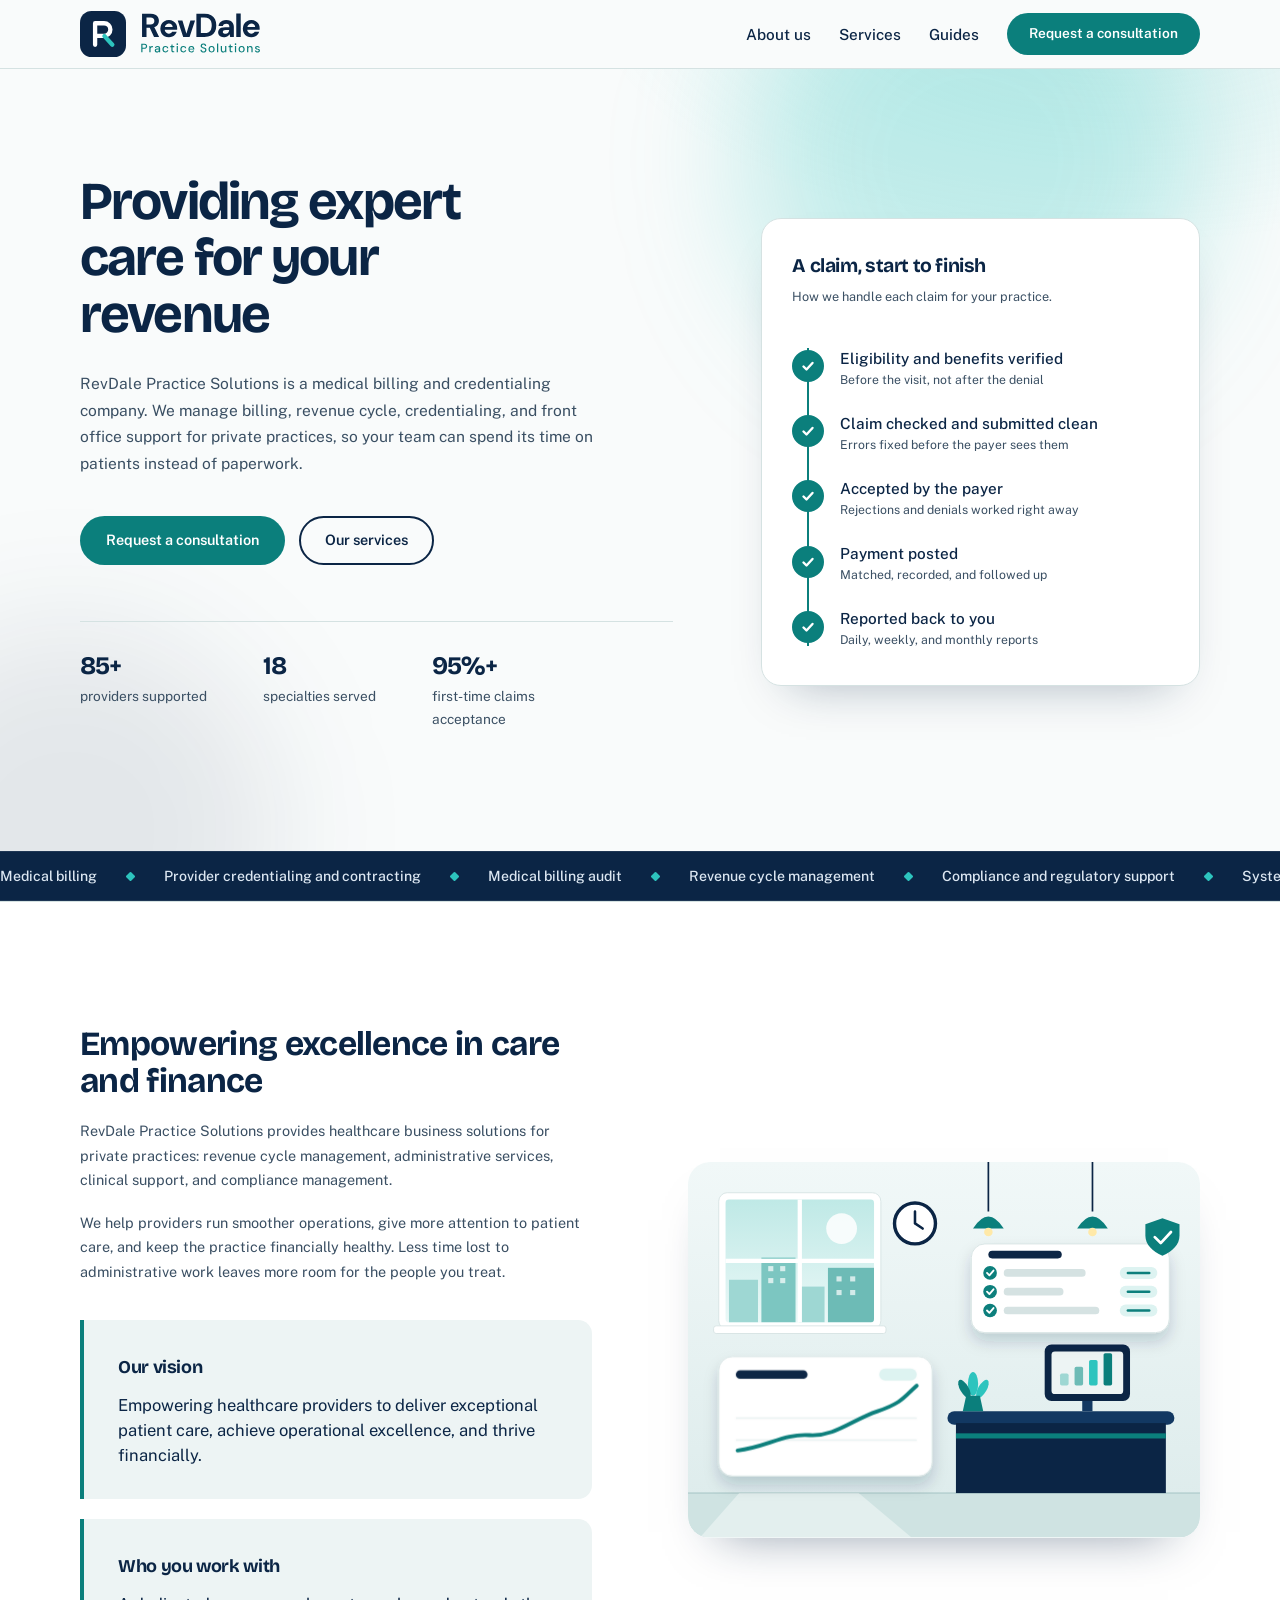
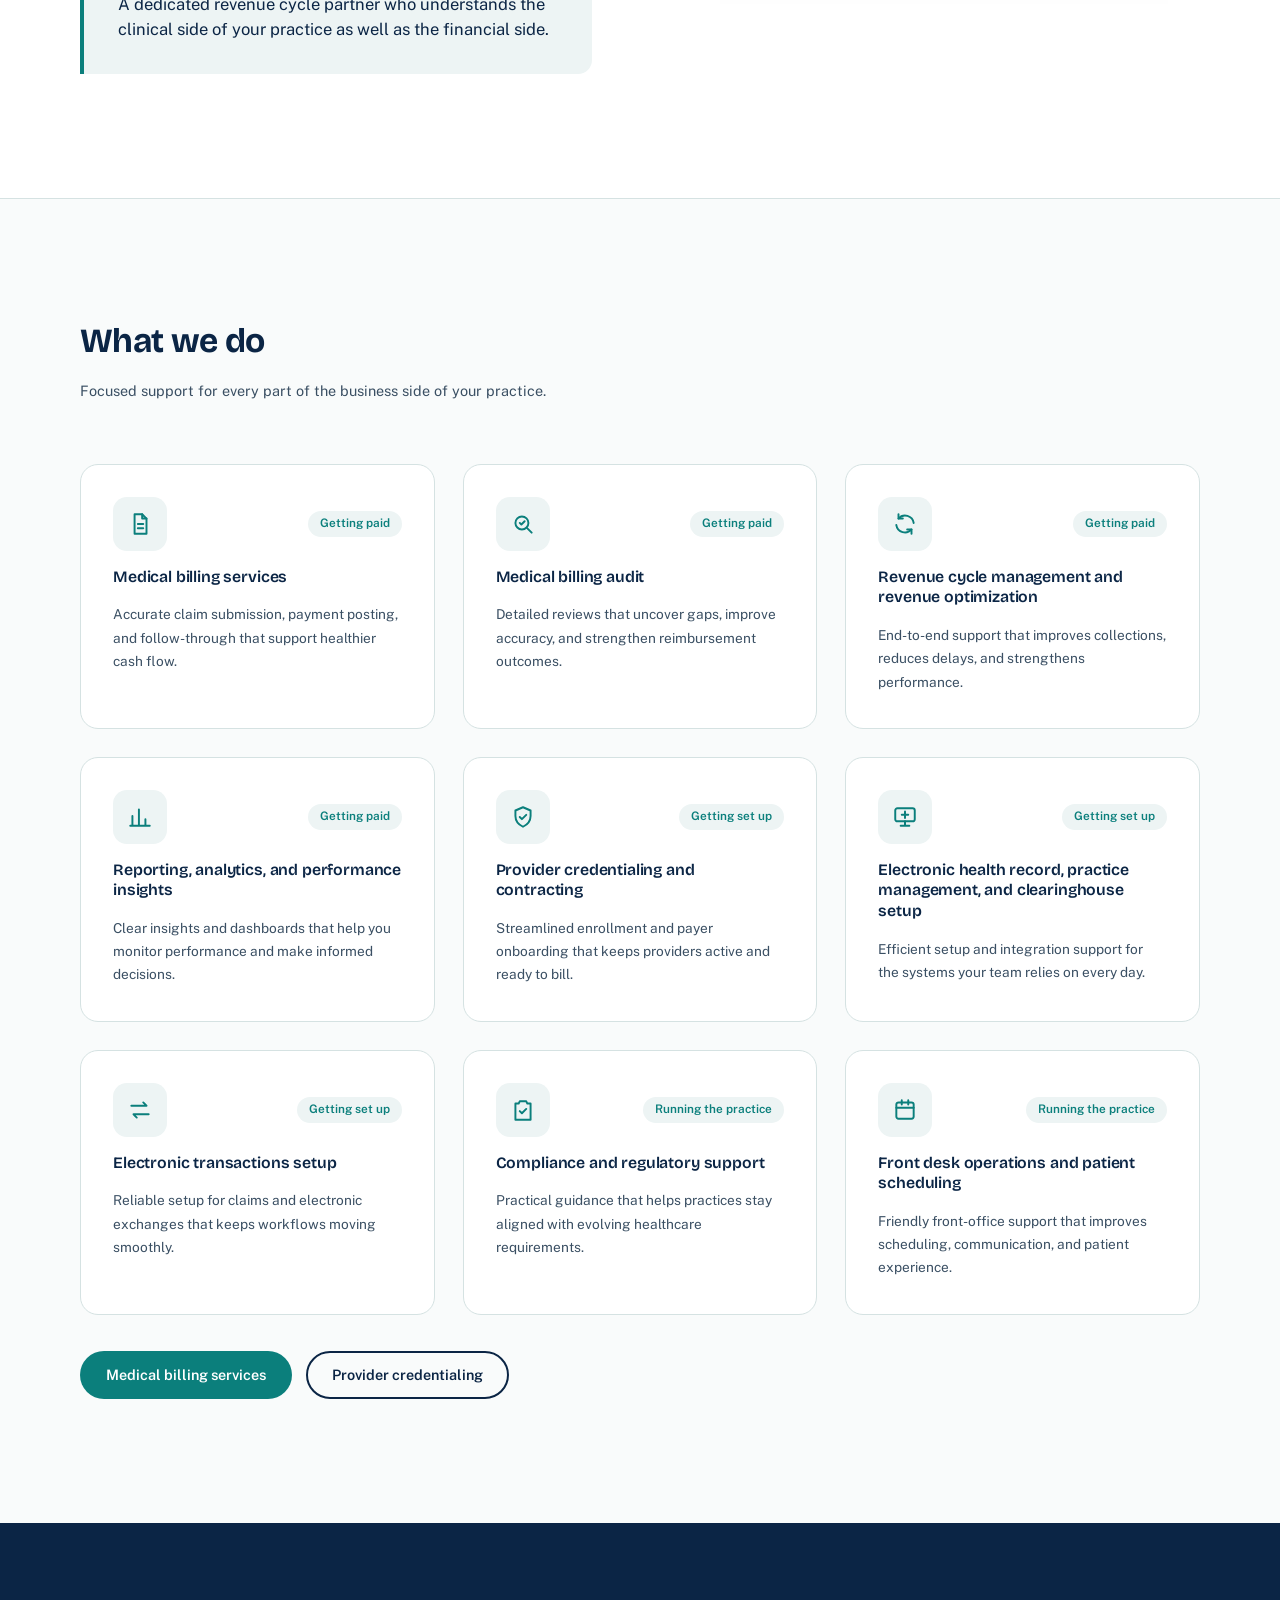
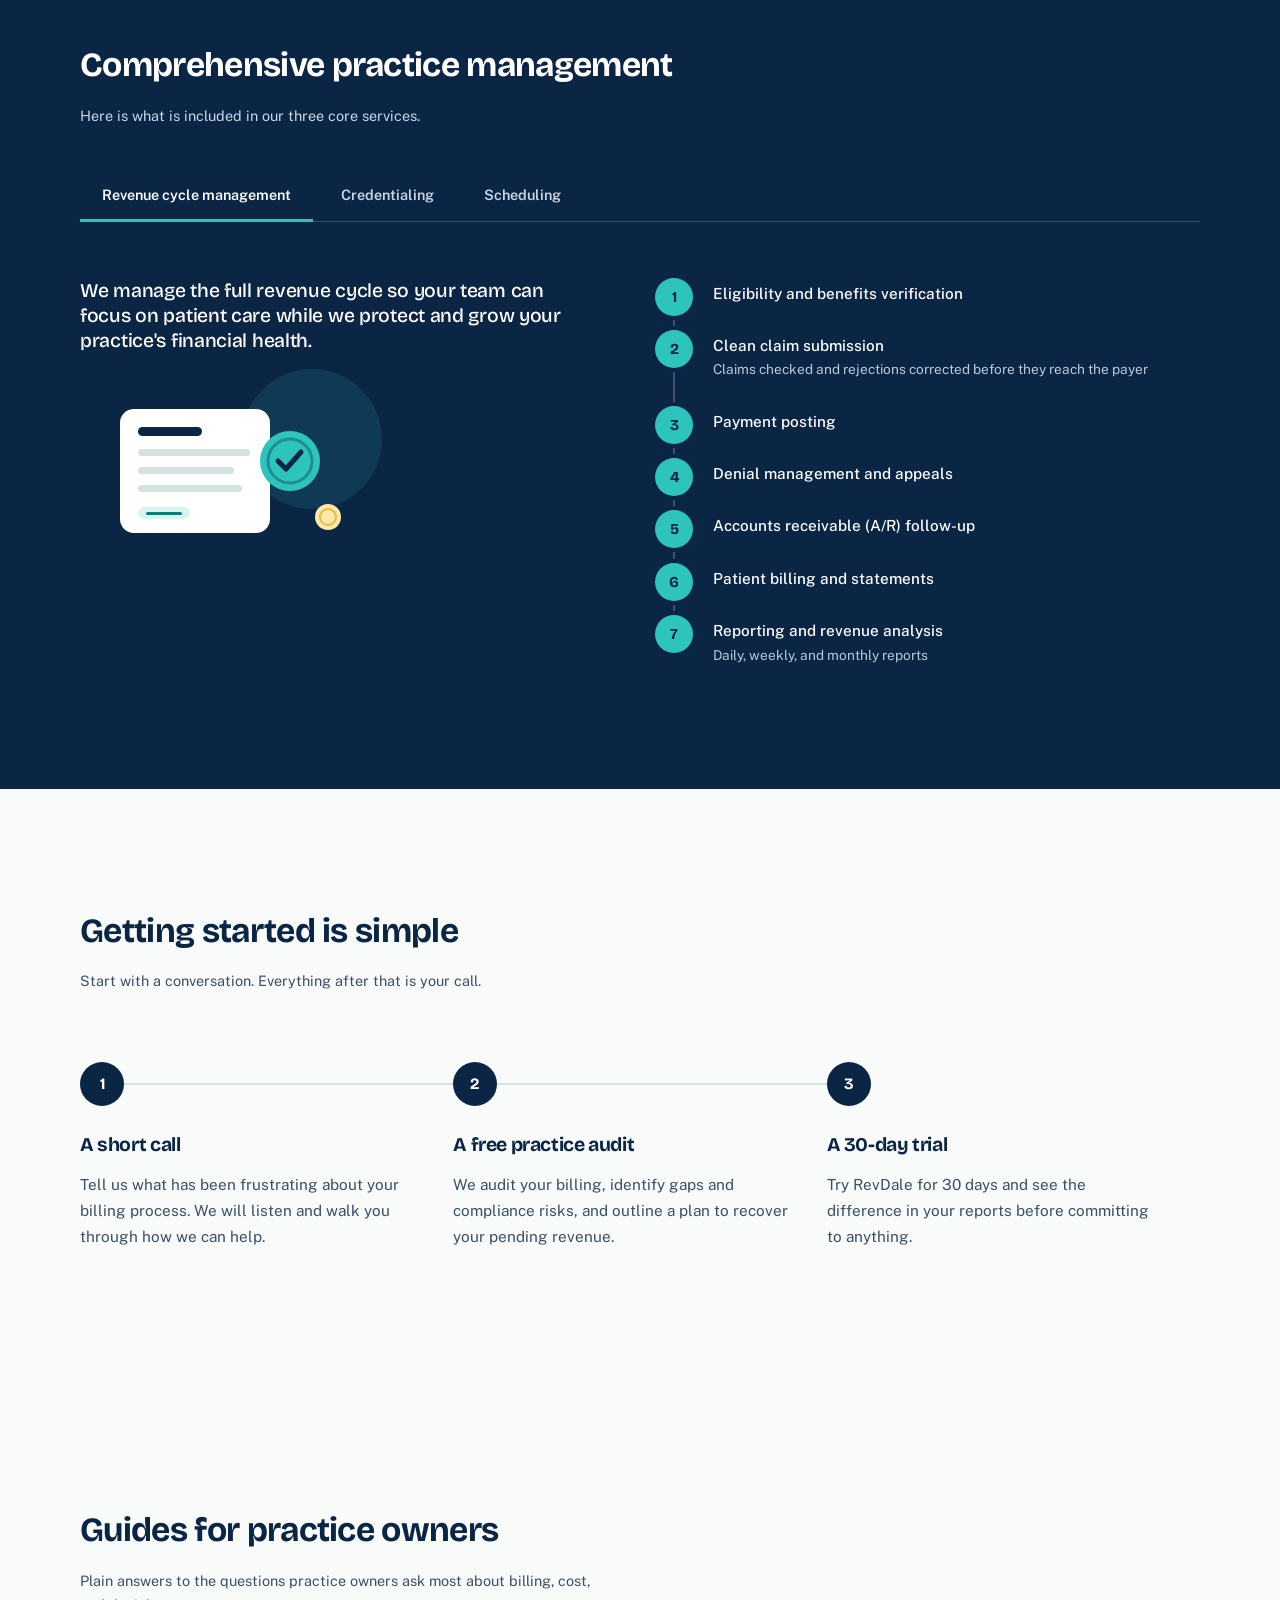
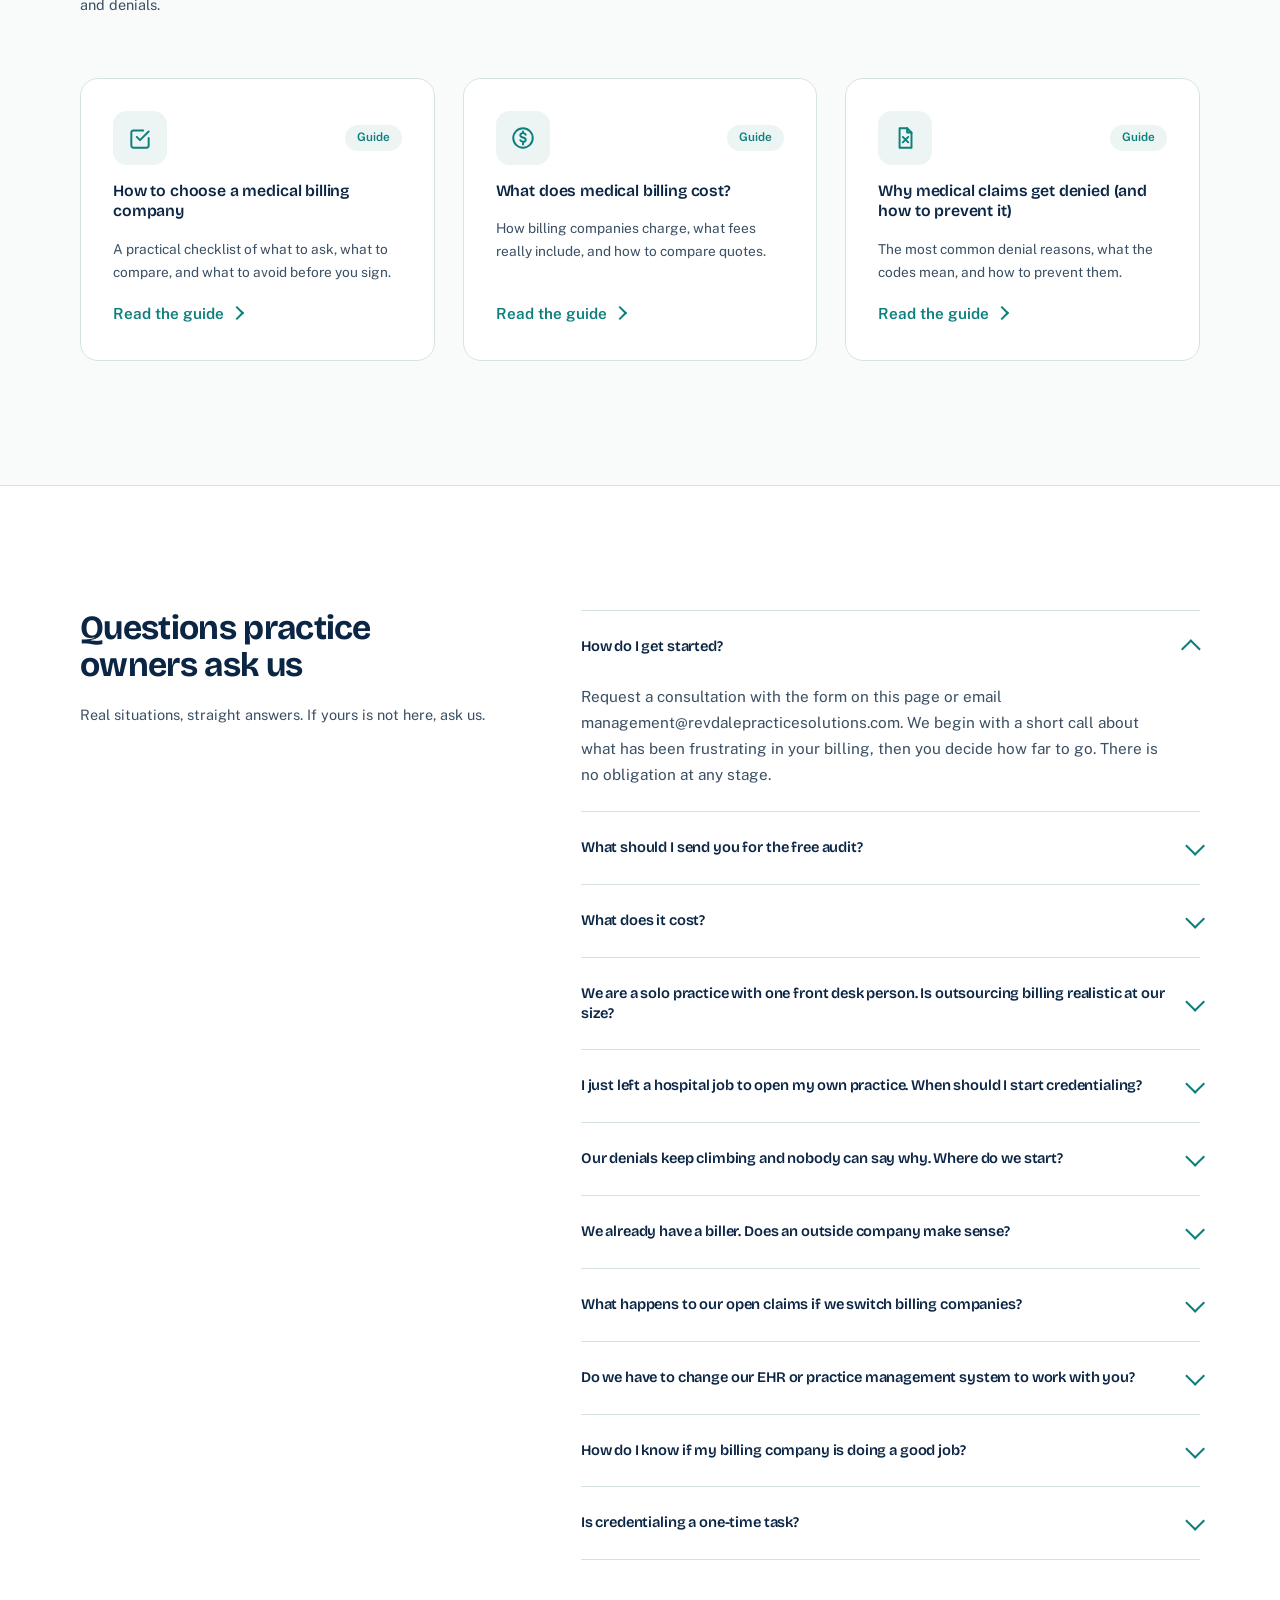
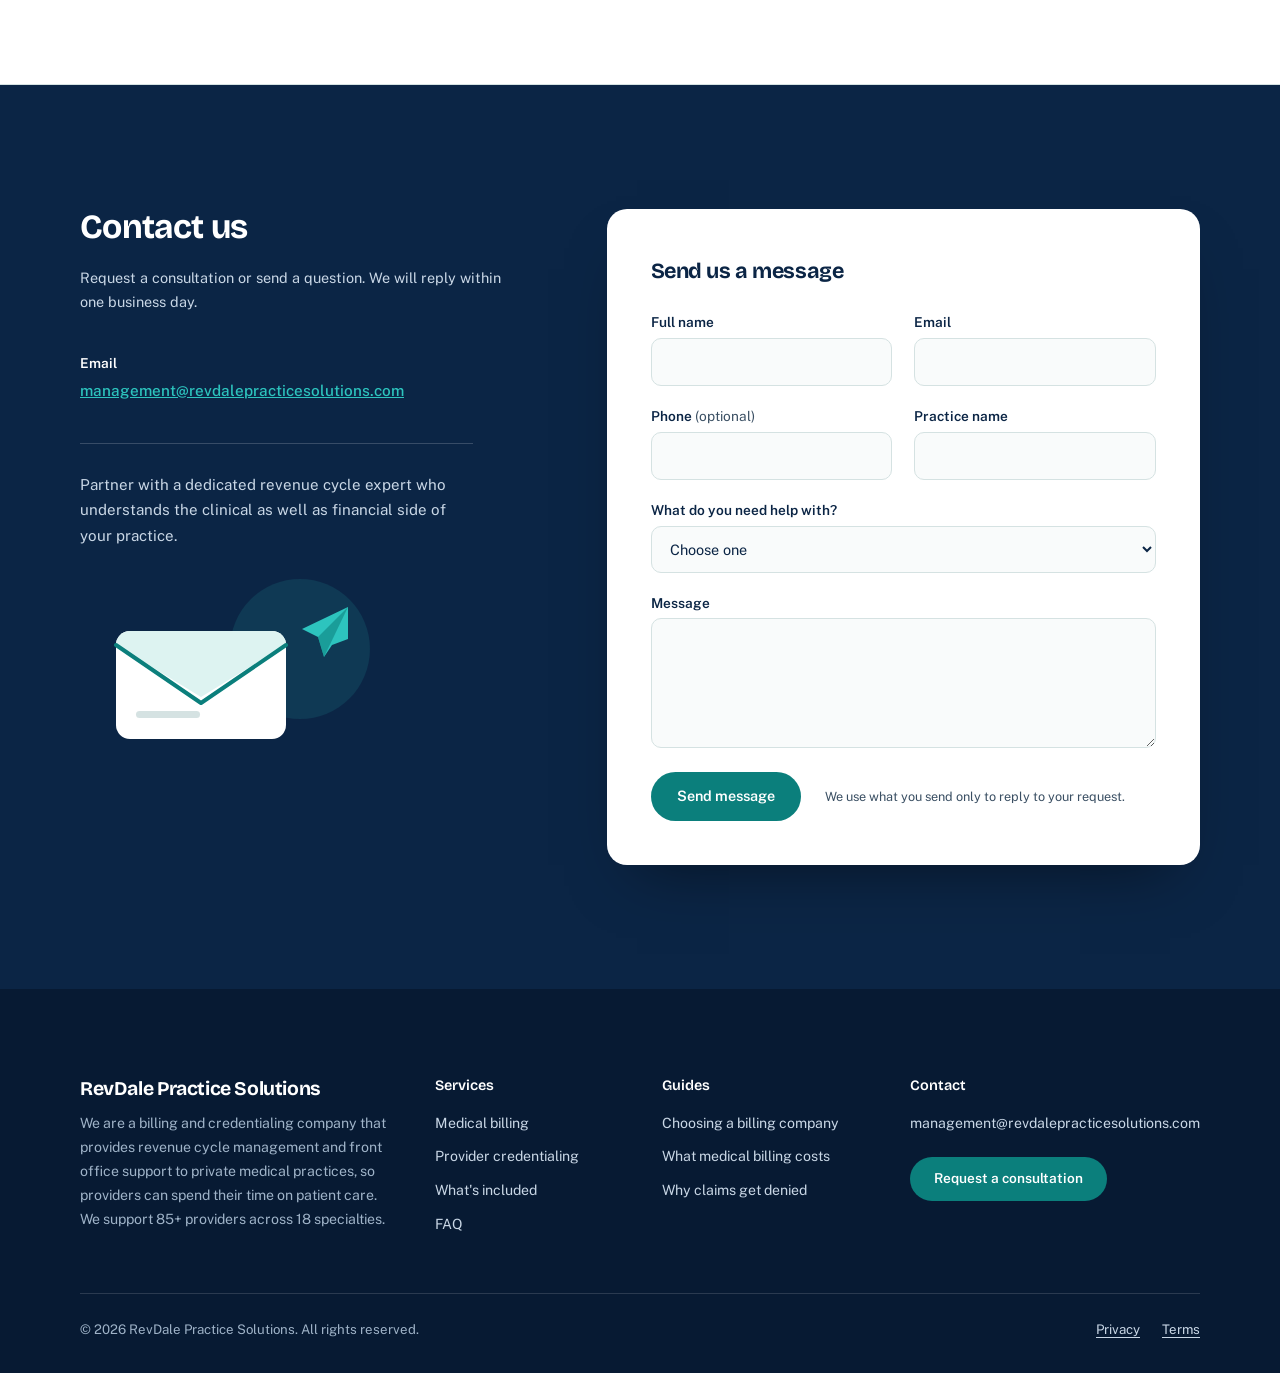
==== commit 4d302065: "Update website" ====
--- a/index.html
+++ b/index.html
@@ -3,19 +3,321 @@
 <head>
 <meta charset="utf-8">
 <meta name="viewport" content="width=device-width, initial-scale=1">
-<title>RevDale Practice Solutions | Healthcare Revenue and Practice Management</title>
-<meta name="description" content="RevDale Practice Solutions provides medical billing, credentialing, revenue cycle management, and front office support for private practices.">
+<title>RevDale Practice Solutions | Medical Billing and Credentialing</title>
+<meta name="description" content="Medical billing and credentialing for private practices. Above 95% first-time claims acceptance. Request a free practice audit.">
+<meta name="robots" content="index, follow, max-image-preview:large, max-snippet:-1, max-video-preview:-1">
 <meta name="theme-color" content="#0B2545">
-<meta property="og:title" content="RevDale Practice Solutions">
-<meta property="og:description" content="Providing expert care for your revenue. Billing, credentialing, and practice support for private practices.">
+<link rel="canonical" href="https://revdalepracticesolutions.com/">
+<meta property="og:site_name" content="RevDale Practice Solutions">
+<meta property="og:locale" content="en_US">
 <meta property="og:type" content="website">
 <meta property="og:url" content="https://revdalepracticesolutions.com/">
+<meta property="og:title" content="RevDale Practice Solutions | Medical Billing and Credentialing">
+<meta property="og:description" content="Medical billing and credentialing for private practices. Above 95% first-time claims acceptance. Request a free practice audit.">
+<meta property="og:image" content="https://revdalepracticesolutions.com/og-image.png">
+<meta property="og:image:width" content="1200">
+<meta property="og:image:height" content="630">
+<meta property="og:image:alt" content="RevDale Practice Solutions: medical billing, credentialing, and revenue cycle management">
+<meta name="twitter:card" content="summary_large_image">
+<meta name="twitter:title" content="RevDale Practice Solutions | Medical Billing and Credentialing">
+<meta name="twitter:description" content="Medical billing and credentialing for private practices. Above 95% first-time claims acceptance. Request a free practice audit.">
+<meta name="twitter:image" content="https://revdalepracticesolutions.com/og-image.png">
 <link rel="icon" href="data:image/svg+xml,%3Csvg xmlns='http://www.w3.org/2000/svg' viewBox='0 0 32 32'%3E%3Crect width='32' height='32' rx='8' fill='%230B2545'/%3E%3Cpath d='M9 23V9h7a4.5 4.5 0 0 1 0 9h-7m7 0 6 5' fill='none' stroke='%232DC4BE' stroke-width='3' stroke-linecap='round' stroke-linejoin='round'/%3E%3C/svg%3E">
 <link rel="preconnect" href="https://fonts.googleapis.com">
 <link rel="preconnect" href="https://fonts.gstatic.com" crossorigin>
 <link href="https://fonts.googleapis.com/css2?family=Bricolage+Grotesque:opsz,wght@12..96,500..800&family=Public+Sans:wght@400;500;600&display=swap" rel="stylesheet">
 <script type="application/ld+json">
-{"@context":"https://schema.org","@type":"Organization","name":"RevDale Practice Solutions","url":"https://revdalepracticesolutions.com/","email":"management@revdalepracticesolutions.com","description":"Medical billing, credentialing, revenue cycle management, and practice support for private practices."}
+{
+ "@context": "https://schema.org",
+ "@graph": [
+  {
+   "@type": "Organization",
+   "@id": "https://revdalepracticesolutions.com/#organization",
+   "name": "RevDale Practice Solutions",
+   "url": "https://revdalepracticesolutions.com/",
+   "logo": {
+    "@type": "ImageObject",
+    "url": "https://revdalepracticesolutions.com/logo.png",
+    "width": 2000,
+    "height": 497
+   },
+   "image": "https://revdalepracticesolutions.com/og-image.png",
+   "email": "management@revdalepracticesolutions.com",
+   "description": "RevDale Practice Solutions is a medical billing and credentialing company that provides revenue cycle management, provider credentialing, and front office support to private medical practices.",
+   "slogan": "Providing expert care for your revenue",
+   "knowsAbout": [
+    "Medical billing",
+    "Revenue cycle management",
+    "Provider credentialing",
+    "Payer enrollment",
+    "Denial management",
+    "Medical billing audits",
+    "Practice management"
+   ],
+   "contactPoint": {
+    "@type": "ContactPoint",
+    "contactType": "customer service",
+    "email": "management@revdalepracticesolutions.com",
+    "availableLanguage": "English"
+   },
+   "hasOfferCatalog": {
+    "@type": "OfferCatalog",
+    "name": "Medical billing and practice management services",
+    "itemListElement": [
+     {
+      "@type": "Offer",
+      "itemOffered": {
+       "@type": "Service",
+       "name": "Medical billing services",
+       "description": "Accurate claim submission, payment posting, and follow-through that support healthier cash flow.",
+       "provider": {
+        "@id": "https://revdalepracticesolutions.com/#organization"
+       }
+      }
+     },
+     {
+      "@type": "Offer",
+      "itemOffered": {
+       "@type": "Service",
+       "name": "Medical billing audit",
+       "description": "Detailed reviews that uncover gaps, improve accuracy, and strengthen reimbursement outcomes.",
+       "provider": {
+        "@id": "https://revdalepracticesolutions.com/#organization"
+       }
+      }
+     },
+     {
+      "@type": "Offer",
+      "itemOffered": {
+       "@type": "Service",
+       "name": "Revenue cycle management",
+       "description": "End-to-end support that improves collections, reduces delays, and strengthens performance.",
+       "provider": {
+        "@id": "https://revdalepracticesolutions.com/#organization"
+       }
+      }
+     },
+     {
+      "@type": "Offer",
+      "itemOffered": {
+       "@type": "Service",
+       "name": "Reporting, analytics, and performance insights",
+       "description": "Clear insights and dashboards that help you monitor performance and make informed decisions.",
+       "provider": {
+        "@id": "https://revdalepracticesolutions.com/#organization"
+       }
+      }
+     },
+     {
+      "@type": "Offer",
+      "itemOffered": {
+       "@type": "Service",
+       "name": "Provider credentialing and contracting",
+       "description": "Streamlined enrollment and payer onboarding that keeps providers active and ready to bill.",
+       "provider": {
+        "@id": "https://revdalepracticesolutions.com/#organization"
+       }
+      }
+     },
+     {
+      "@type": "Offer",
+      "itemOffered": {
+       "@type": "Service",
+       "name": "Electronic health record, practice management, and clearinghouse setup",
+       "description": "Efficient setup and integration support for the systems your team relies on every day.",
+       "provider": {
+        "@id": "https://revdalepracticesolutions.com/#organization"
+       }
+      }
+     },
+     {
+      "@type": "Offer",
+      "itemOffered": {
+       "@type": "Service",
+       "name": "Electronic transactions setup",
+       "description": "Reliable setup for claims and electronic exchanges that keeps workflows moving smoothly.",
+       "provider": {
+        "@id": "https://revdalepracticesolutions.com/#organization"
+       }
+      }
+     },
+     {
+      "@type": "Offer",
+      "itemOffered": {
+       "@type": "Service",
+       "name": "Compliance and regulatory support",
+       "description": "Practical guidance that helps practices stay aligned with evolving healthcare requirements.",
+       "provider": {
+        "@id": "https://revdalepracticesolutions.com/#organization"
+       }
+      }
+     },
+     {
+      "@type": "Offer",
+      "itemOffered": {
+       "@type": "Service",
+       "name": "Front desk operations and patient scheduling",
+       "description": "Friendly front-office support that improves scheduling, communication, and patient experience.",
+       "provider": {
+        "@id": "https://revdalepracticesolutions.com/#organization"
+       }
+      }
+     }
+    ]
+   },
+   "hasPart": [
+    {
+     "@type": "WebPage",
+     "name": "Medical billing services for private practices",
+     "url": "https://revdalepracticesolutions.com/medical-billing/"
+    },
+    {
+     "@type": "WebPage",
+     "name": "Provider credentialing and payer enrollment",
+     "url": "https://revdalepracticesolutions.com/credentialing/"
+    },
+    {
+     "@type": "WebPage",
+     "name": "How to choose a medical billing company",
+     "url": "https://revdalepracticesolutions.com/resources/how-to-choose-a-medical-billing-company/"
+    },
+    {
+     "@type": "WebPage",
+     "name": "What does medical billing cost?",
+     "url": "https://revdalepracticesolutions.com/resources/medical-billing-cost/"
+    },
+    {
+     "@type": "WebPage",
+     "name": "Why medical claims get denied (and how to prevent it)",
+     "url": "https://revdalepracticesolutions.com/resources/why-claims-get-denied/"
+    }
+   ]
+  },
+  {
+   "@type": "WebSite",
+   "@id": "https://revdalepracticesolutions.com/#website",
+   "url": "https://revdalepracticesolutions.com/",
+   "name": "RevDale Practice Solutions",
+   "publisher": {
+    "@id": "https://revdalepracticesolutions.com/#organization"
+   },
+   "inLanguage": "en-US"
+  },
+  {
+   "@type": "WebPage",
+   "@id": "https://revdalepracticesolutions.com/#webpage",
+   "url": "https://revdalepracticesolutions.com/",
+   "name": "RevDale Practice Solutions | Medical Billing and Credentialing",
+   "description": "Medical billing and credentialing for private practices. Above 95% first-time claims acceptance. Request a free practice audit.",
+   "isPartOf": {
+    "@id": "https://revdalepracticesolutions.com/#website"
+   },
+   "about": {
+    "@id": "https://revdalepracticesolutions.com/#organization"
+   },
+   "primaryImageOfPage": {
+    "@type": "ImageObject",
+    "url": "https://revdalepracticesolutions.com/og-image.png"
+   },
+   "inLanguage": "en-US",
+   "dateModified": "2026-11-25"
+  },
+  {
+   "@type": "FAQPage",
+   "@id": "https://revdalepracticesolutions.com/#faq",
+   "mainEntity": [
+    {
+     "@type": "Question",
+     "name": "How do I get started?",
+     "acceptedAnswer": {
+      "@type": "Answer",
+      "text": "Request a consultation with the form on this page or email management@revdalepracticesolutions.com. We begin with a short call about what has been frustrating in your billing, then you decide how far to go. There is no obligation at any stage."
+     }
+    },
+    {
+     "@type": "Question",
+     "name": "What should I send you for the free audit?",
+     "acceptedAnswer": {
+      "@type": "Answer",
+      "text": "On the first call we will tell you exactly what we need. Audits usually start with reports your billing system can already produce, such as an accounts receivable aging report and recent remittance advice, along with examples of pending or denied claims. Leave out patient names and identifiers where you can, and we will explain how to share anything that needs them."
+     }
+    },
+    {
+     "@type": "Question",
+     "name": "What does it cost?",
+     "acceptedAnswer": {
+      "@type": "Answer",
+      "text": "It depends on your specialty, claim volume, and which services you need, so we do not publish a price list. The practice audit and the first 30 days are free, which lets you judge results before discussing fees. Our guide on what medical billing costs explains the common pricing models so you can compare any quote."
+     }
+    },
+    {
+     "@type": "Question",
+     "name": "We are a solo practice with one front desk person. Is outsourcing billing realistic at our size?",
+     "acceptedAnswer": {
+      "@type": "Answer",
+      "text": "Yes, it can be. When one person handles billing, a vacation, illness, or resignation can stall claims for weeks. Outsourcing replaces that single point of failure with a team, and daily, weekly, and monthly reports keep you informed."
+     }
+    },
+    {
+     "@type": "Question",
+     "name": "I just left a hospital job to open my own practice. When should I start credentialing?",
+     "acceptedAnswer": {
+      "@type": "Answer",
+      "text": "As early as you can, ideally several months before your first insured patient. Commercial payer credentialing commonly takes 60 to 120 days or more, and payers differ on whether they pay for visits before the effective date, with many refusing. Do not schedule insured patients until each payer confirms your effective date in writing."
+     }
+    },
+    {
+     "@type": "Question",
+     "name": "Our denials keep climbing and nobody can say why. Where do we start?",
+     "acceptedAnswer": {
+      "@type": "Answer",
+      "text": "Pull the last 90 days of denials from your remittances and group them by payer and reason code. A few causes often account for most of the lost revenue, such as eligibility errors, missing authorizations, or modifier problems. That grouping is the core of our free audit if you would rather hand it off."
+     }
+    },
+    {
+     "@type": "Question",
+     "name": "We already have a biller. Does an outside company make sense?",
+     "acceptedAnswer": {
+      "@type": "Answer",
+      "text": "It can, and it does not have to be all or nothing. Some practices keep their biller and add an outside review, and others hand off only denials, A/R follow-up, or credentialing. The audit does not require you to change anything, so you can see what an outside review finds first."
+     }
+    },
+    {
+     "@type": "Question",
+     "name": "What happens to our open claims if we switch billing companies?",
+     "acceptedAnswer": {
+      "@type": "Answer",
+      "text": "They should be worked, not abandoned. Get an A/R aging report and a list of open claims from your current biller, confirm who follows up on older dates of service and until when, and track timely filing deadlines through the handoff. We can review your pending claims as part of the audit."
+     }
+    },
+    {
+     "@type": "Question",
+     "name": "Do we have to change our EHR or practice management system to work with you?",
+     "acceptedAnswer": {
+      "@type": "Answer",
+      "text": "Often not, but it depends on how your current system produces claims and reports. We confirm that on the first call. If you do want to change systems, we also help with EHR, practice management, and clearinghouse setup."
+     }
+    },
+    {
+     "@type": "Question",
+     "name": "How do I know if my billing company is doing a good job?",
+     "acceptedAnswer": {
+      "@type": "Answer",
+      "text": "Look at four numbers every month: first-pass acceptance rate, denial rate by reason, days in A/R, and net collection rate. Ask how each is calculated, because definitions differ. Be cautious if you cannot see your own claims and remittances, or if write-offs are not explained."
+     }
+    },
+    {
+     "@type": "Question",
+     "name": "Is credentialing a one-time task?",
+     "acceptedAnswer": {
+      "@type": "Answer",
+      "text": "No. CAQH profiles need re-attestation at least every 120 days, Medicare providers revalidate periodically, and licenses, DEA registrations, and malpractice policies expire. Commercial payers also recredential providers at least every three years. Missing a renewal can pause payments, so these dates need to be tracked."
+     }
+    }
+   ]
+  }
+ ]
+}
 </script>
 <script>document.documentElement.classList.add("js")</script>
 <style>
@@ -218,7 +520,7 @@
 
 /* Footer */
 .site-footer{background:var(--navy-3);color:#9FB3C8;padding:72px 0 28px;font-size:.98rem}
-.foot-grid{display:grid;grid-template-columns:1.4fr .7fr .9fr 1.5fr;gap:44px}
+.foot-grid{display:grid;grid-template-columns:1.5fr .9fr 1fr 1.3fr;gap:36px}
 .foot-name{font:700 1.35rem/1.2 var(--display);color:#fff;letter-spacing:-.02em;margin-bottom:12px}
 .foot-about p+p{max-width:30em}
 .foot-h{font:600 1rem/1.3 var(--display);color:#fff;margin:0 0 16px;letter-spacing:0}
@@ -323,7 +625,37 @@
   .marquee li{font-size:.9rem}
 }
 
+
+/* FAQ */
+.faq{background:var(--white);border-block:1px solid var(--line)}
+.faq-wrap{display:grid;grid-template-columns:.8fr 1.2fr;gap:64px;align-items:start}
+.qa{border-top:1px solid var(--line)}
+.qa:last-child{border-bottom:1px solid var(--line)}
+.qa summary{list-style:none;cursor:pointer;display:flex;justify-content:space-between;align-items:center;gap:20px;padding:22px 0;font:600 1.12rem/1.35 var(--display);color:var(--navy);letter-spacing:-.01em}
+.qa summary::-webkit-details-marker{display:none}
+.qa summary::after{content:"";flex:none;width:12px;height:12px;border-right:2.5px solid var(--teal);border-bottom:2.5px solid var(--teal);transform:rotate(45deg) translateY(-3px);transition:transform .25s}
+.qa[open] summary::after{transform:rotate(-135deg) translateY(-3px)}
+.qa p{padding:0 40px 24px 0;max-width:46em}
+.qa summary:hover{color:var(--teal)}
+@media (max-width:960px){.faq-wrap{grid-template-columns:1fr;gap:32px}}
+
+
+/* Linked cards */
+a.svc{color:inherit;text-decoration:none}
+.svc-link p{flex:1}
+.card-more{margin-top:auto;display:inline-flex;align-items:center;gap:8px;font-weight:600;color:var(--teal);text-decoration:none}
+.card-more::after{content:"";width:8px;height:8px;border-right:2px solid currentColor;border-top:2px solid currentColor;transform:rotate(45deg);transition:transform .25s}
+a.svc:hover .card-more::after,.svc-note .card-more:hover::after{transform:translateX(4px) rotate(45deg)}
+.svc-actions{display:flex;flex-wrap:wrap;gap:14px;margin-top:36px}
+
+
+/* Overflow safety */
+.faq-wrap>*,.layout>*,.contact-grid>*,.about-grid>*{min-width:0}
+.qa p,.prose p,.prose li,.foot-about p{overflow-wrap:anywhere}
+@media (max-width:960px){.layout{grid-template-columns:minmax(0,1fr)}.faq-wrap{grid-template-columns:minmax(0,1fr)}}
+
 /* Responsive */
+@media (max-width:1100px){.foot-grid{grid-template-columns:repeat(3,1fr)}.foot-about{grid-column:1/-1}}
 @media (max-width:960px){
   .hero-grid,.about-grid,.contact-grid,.panel{grid-template-columns:1fr;gap:44px}
   .group{grid-template-columns:1fr;gap:24px}
@@ -368,6 +700,57 @@
   .marquee li{padding:10px 0}
   dialog[open] .done-mark path{stroke-dashoffset:0}
 }
+
+/* ===== Spacious scale ===== */
+html{font-size:90%}
+body{line-height:1.7}
+.wrap{width:min(1120px,100% - 56px)}
+.bar{height:68px}
+.logo-svg{height:46px}
+.hero h1{font-size:clamp(2.3rem,4.6vw,3.7rem);line-height:1.06}
+.lede{font-size:1.08rem;margin-top:28px}
+.cta-row{margin-top:40px}
+.facts{margin-top:56px;padding-top:32px;gap:16px 56px}
+.facts dt{font-size:1.75rem}
+.section h2.title{font-size:clamp(1.7rem,3vw,2.35rem)}
+.kicker{font-size:1rem;margin-top:20px}
+.svc-grid{gap:28px;margin-top:60px}
+.svc{padding:32px 32px 34px;gap:16px}
+.svc h3{font-size:1.1rem}
+.svc p{font-size:.95rem}
+.vision{padding:32px 34px}
+.panel .lead{font-size:1.35rem}
+form.card{padding:44px}
+.fields{gap:22px}
+.qa summary{font-size:1.02rem;padding:26px 0}
+.site-footer{padding:88px 0 32px}
+.page-hero h1{font-size:clamp(1.9rem,3.6vw,2.6rem)}
+.prose h2{font-size:clamp(1.4rem,2.2vw,1.7rem)}
+.cta-band h2{font-size:clamp(1.5rem,2.6vw,2rem)}
+.related h2{font-size:1.5rem}
+@media (min-width:961px){
+  .hero{padding:104px 0 120px}
+  .hero-grid{gap:88px}
+  .section{padding:124px 0}
+  .about-grid{gap:96px}
+  .panel{gap:80px;padding-top:56px}
+  .contact-grid,.faq-wrap{gap:88px}
+  .start-steps{margin-top:68px}
+  .page-hero{padding:80px 0 76px}
+  .layout{padding:84px 0 32px;gap:96px}
+  .prose-sec+.prose-sec{margin-top:64px}
+  .cta-band{padding:96px 0}
+}
+@media (max-width:960px){
+  .section{padding:84px 0}
+  .hero{padding:64px 0 80px}
+}
+@media (max-width:640px){
+  html{font-size:94%}
+  .wrap{width:min(1120px,100% - 40px)}
+  .svc{padding:26px}
+  form.card{padding:28px 22px}
+}
 </style>
 </head>
 <body>
@@ -384,8 +767,7 @@
     <nav class="nav" id="nav" aria-label="Main">
       <a href="#about">About us</a>
       <a href="#services">Services</a>
-      <a href="#included">What's included</a>
-      <a href="#start">Getting started</a>
+      <a href="#resources">Guides</a>
       <a class="btn btn-primary" href="#contact">Request a consultation</a>
     </nav>
   </div>
@@ -397,7 +779,7 @@
     <div class="wrap hero-grid">
       <div>
         <h1>Providing expert care for your revenue</h1>
-        <p class="lede">RevDale Practice Solutions manages billing, credentialing, and front office support for private practices, so your team can spend its time on patients instead of paperwork.</p>
+        <p class="lede">RevDale Practice Solutions is a medical billing and credentialing company. We manage billing, revenue cycle, credentialing, and front office support for private practices, so your team can spend its time on patients instead of paperwork.</p>
         <div class="cta-row">
           <a class="btn btn-primary" href="#contact">Request a consultation</a>
           <a class="btn btn-ghost" href="#services">Our services</a>
@@ -576,6 +958,10 @@
           <p>Friendly front-office support that improves scheduling, communication, and patient experience.</p>
         </article>
       </div>
+      <div class="svc-actions">
+        <a class="btn btn-primary" href="/medical-billing/">Medical billing services</a>
+        <a class="btn btn-ghost" href="/credentialing/">Provider credentialing</a>
+      </div>
     </div>
   </section>
 
@@ -696,6 +1082,90 @@
     </div>
   </section>
 
+  <!-- Guides -->
+  <section class="section resources" id="resources">
+    <div class="wrap">
+      <h2 class="title">Guides for practice owners</h2>
+      <p class="kicker">Plain answers to the questions practice owners ask most about billing, cost, and denials.</p>
+      <div class="svc-grid">
+        <a class="svc svc-link" href="/resources/how-to-choose-a-medical-billing-company/">
+          <div class="svc-top"><span class="ico"><svg viewBox="0 0 24 24" aria-hidden="true"><path d="M9 11l3 3 8-8"/><path d="M20 12v7a2 2 0 0 1-2 2H6a2 2 0 0 1-2-2V7a2 2 0 0 1 2-2h9"/></svg></span><span class="tag">Guide</span></div>
+          <h3>How to choose a medical billing company</h3>
+          <p>A practical checklist of what to ask, what to compare, and what to avoid before you sign.</p>
+          <span class="card-more">Read the guide</span>
+        </a>
+        <a class="svc svc-link" href="/resources/medical-billing-cost/">
+          <div class="svc-top"><span class="ico"><svg viewBox="0 0 24 24" aria-hidden="true"><circle cx="12" cy="12" r="9"/><path d="M14.5 9c-.5-1-1.5-1.5-2.5-1.5-1.5 0-2.5.8-2.5 2s1 1.7 2.5 2 2.5.8 2.5 2-1 2-2.5 2c-1 0-2-.5-2.5-1.5M12 6v1.5M12 16.5V18"/></svg></span><span class="tag">Guide</span></div>
+          <h3>What does medical billing cost?</h3>
+          <p>How billing companies charge, what fees really include, and how to compare quotes.</p>
+          <span class="card-more">Read the guide</span>
+        </a>
+        <a class="svc svc-link" href="/resources/why-claims-get-denied/">
+          <div class="svc-top"><span class="ico"><svg viewBox="0 0 24 24" aria-hidden="true"><path d="M7 3h7l4 4v14H7z"/><path d="M14 3v4h4"/><path d="M10 11l5 5M15 11l-5 5"/></svg></span><span class="tag">Guide</span></div>
+          <h3>Why medical claims get denied (and how to prevent it)</h3>
+          <p>The most common denial reasons, what the codes mean, and how to prevent them.</p>
+          <span class="card-more">Read the guide</span>
+        </a>
+      </div>
+    </div>
+  </section>
+
+  <!-- FAQ -->
+  <section class="section faq" id="faq">
+    <div class="wrap faq-wrap">
+      <div>
+        <h2 class="title">Questions practice owners ask us</h2>
+        <p class="kicker">Real situations, straight answers. If yours is not here, ask us.</p>
+      </div>
+      <div class="qa-list">
+        <details class="qa" open>
+          <summary>How do I get started?</summary>
+          <p>Request a consultation with the form on this page or email management@revdalepracticesolutions.com. We begin with a short call about what has been frustrating in your billing, then you decide how far to go. There is no obligation at any stage.</p>
+        </details>
+        <details class="qa">
+          <summary>What should I send you for the free audit?</summary>
+          <p>On the first call we will tell you exactly what we need. Audits usually start with reports your billing system can already produce, such as an accounts receivable aging report and recent remittance advice, along with examples of pending or denied claims. Leave out patient names and identifiers where you can, and we will explain how to share anything that needs them.</p>
+        </details>
+        <details class="qa">
+          <summary>What does it cost?</summary>
+          <p>It depends on your specialty, claim volume, and which services you need, so we do not publish a price list. The practice audit and the first 30 days are free, which lets you judge results before discussing fees. Our guide on what medical billing costs explains the common pricing models so you can compare any quote.</p>
+        </details>
+        <details class="qa">
+          <summary>We are a solo practice with one front desk person. Is outsourcing billing realistic at our size?</summary>
+          <p>Yes, it can be. When one person handles billing, a vacation, illness, or resignation can stall claims for weeks. Outsourcing replaces that single point of failure with a team, and daily, weekly, and monthly reports keep you informed.</p>
+        </details>
+        <details class="qa">
+          <summary>I just left a hospital job to open my own practice. When should I start credentialing?</summary>
+          <p>As early as you can, ideally several months before your first insured patient. Commercial payer credentialing commonly takes 60 to 120 days or more, and payers differ on whether they pay for visits before the effective date, with many refusing. Do not schedule insured patients until each payer confirms your effective date in writing.</p>
+        </details>
+        <details class="qa">
+          <summary>Our denials keep climbing and nobody can say why. Where do we start?</summary>
+          <p>Pull the last 90 days of denials from your remittances and group them by payer and reason code. A few causes often account for most of the lost revenue, such as eligibility errors, missing authorizations, or modifier problems. That grouping is the core of our free audit if you would rather hand it off.</p>
+        </details>
+        <details class="qa">
+          <summary>We already have a biller. Does an outside company make sense?</summary>
+          <p>It can, and it does not have to be all or nothing. Some practices keep their biller and add an outside review, and others hand off only denials, A/R follow-up, or credentialing. The audit does not require you to change anything, so you can see what an outside review finds first.</p>
+        </details>
+        <details class="qa">
+          <summary>What happens to our open claims if we switch billing companies?</summary>
+          <p>They should be worked, not abandoned. Get an A/R aging report and a list of open claims from your current biller, confirm who follows up on older dates of service and until when, and track timely filing deadlines through the handoff. We can review your pending claims as part of the audit.</p>
+        </details>
+        <details class="qa">
+          <summary>Do we have to change our EHR or practice management system to work with you?</summary>
+          <p>Often not, but it depends on how your current system produces claims and reports. We confirm that on the first call. If you do want to change systems, we also help with EHR, practice management, and clearinghouse setup.</p>
+        </details>
+        <details class="qa">
+          <summary>How do I know if my billing company is doing a good job?</summary>
+          <p>Look at four numbers every month: first-pass acceptance rate, denial rate by reason, days in A/R, and net collection rate. Ask how each is calculated, because definitions differ. Be cautious if you cannot see your own claims and remittances, or if write-offs are not explained.</p>
+        </details>
+        <details class="qa">
+          <summary>Is credentialing a one-time task?</summary>
+          <p>No. CAQH profiles need re-attestation at least every 120 days, Medicare providers revalidate periodically, and licenses, DEA registrations, and malpractice policies expire. Commercial payers also recredential providers at least every three years. Missing a renewal can pause payments, so these dates need to be tracked.</p>
+        </details>
+      </div>
+    </div>
+  </section>
+
   <!-- Contact -->
   <section class="section contact" id="contact">
     <div class="wrap contact-grid">
@@ -772,28 +1242,25 @@
     <div class="foot-grid">
       <div class="foot-about">
         <p class="foot-name">RevDale Practice Solutions</p>
-        <p>We provide billing, credentialing, revenue cycle management, and front office support for private medical practices, so providers can spend their time on patient care. Based in New York, we support 85+ providers across 18 specialties.</p>
+        <p>We are a billing and credentialing company that provides revenue cycle management and front office support to private medical practices, so providers can spend their time on patient care. We support 85+ providers across 18 specialties.</p>
       </div>
-      <nav aria-label="Footer">
-        <h2 class="foot-h">Explore</h2>
+      <nav aria-label="Services">
+        <h2 class="foot-h">Services</h2>
         <ul>
-          <li><a href="#about">About us</a></li>
-          <li><a href="#services">Services</a></li>
+          <li><a href="/medical-billing/">Medical billing</a></li>
+          <li><a href="/credentialing/">Provider credentialing</a></li>
           <li><a href="#included">What's included</a></li>
-          <li><a href="#start">Getting started</a></li>
-          <li><a href="#contact">Contact</a></li>
+          <li><a href="#faq">FAQ</a></li>
         </ul>
       </nav>
-      <div>
-        <h2 class="foot-h">What we do</h2>
+      <nav aria-label="Guides">
+        <h2 class="foot-h">Guides</h2>
         <ul>
-          <li>Medical billing and audits</li>
-          <li>Revenue cycle management</li>
-          <li>Provider credentialing</li>
-          <li>System and clearinghouse setup</li>
-          <li>Front desk and scheduling</li>
+          <li><a href="/resources/how-to-choose-a-medical-billing-company/">Choosing a billing company</a></li>
+          <li><a href="/resources/medical-billing-cost/">What medical billing costs</a></li>
+          <li><a href="/resources/why-claims-get-denied/">Why claims get denied</a></li>
         </ul>
-      </div>
+      </nav>
       <div>
         <h2 class="foot-h">Contact</h2>
         <ul>
